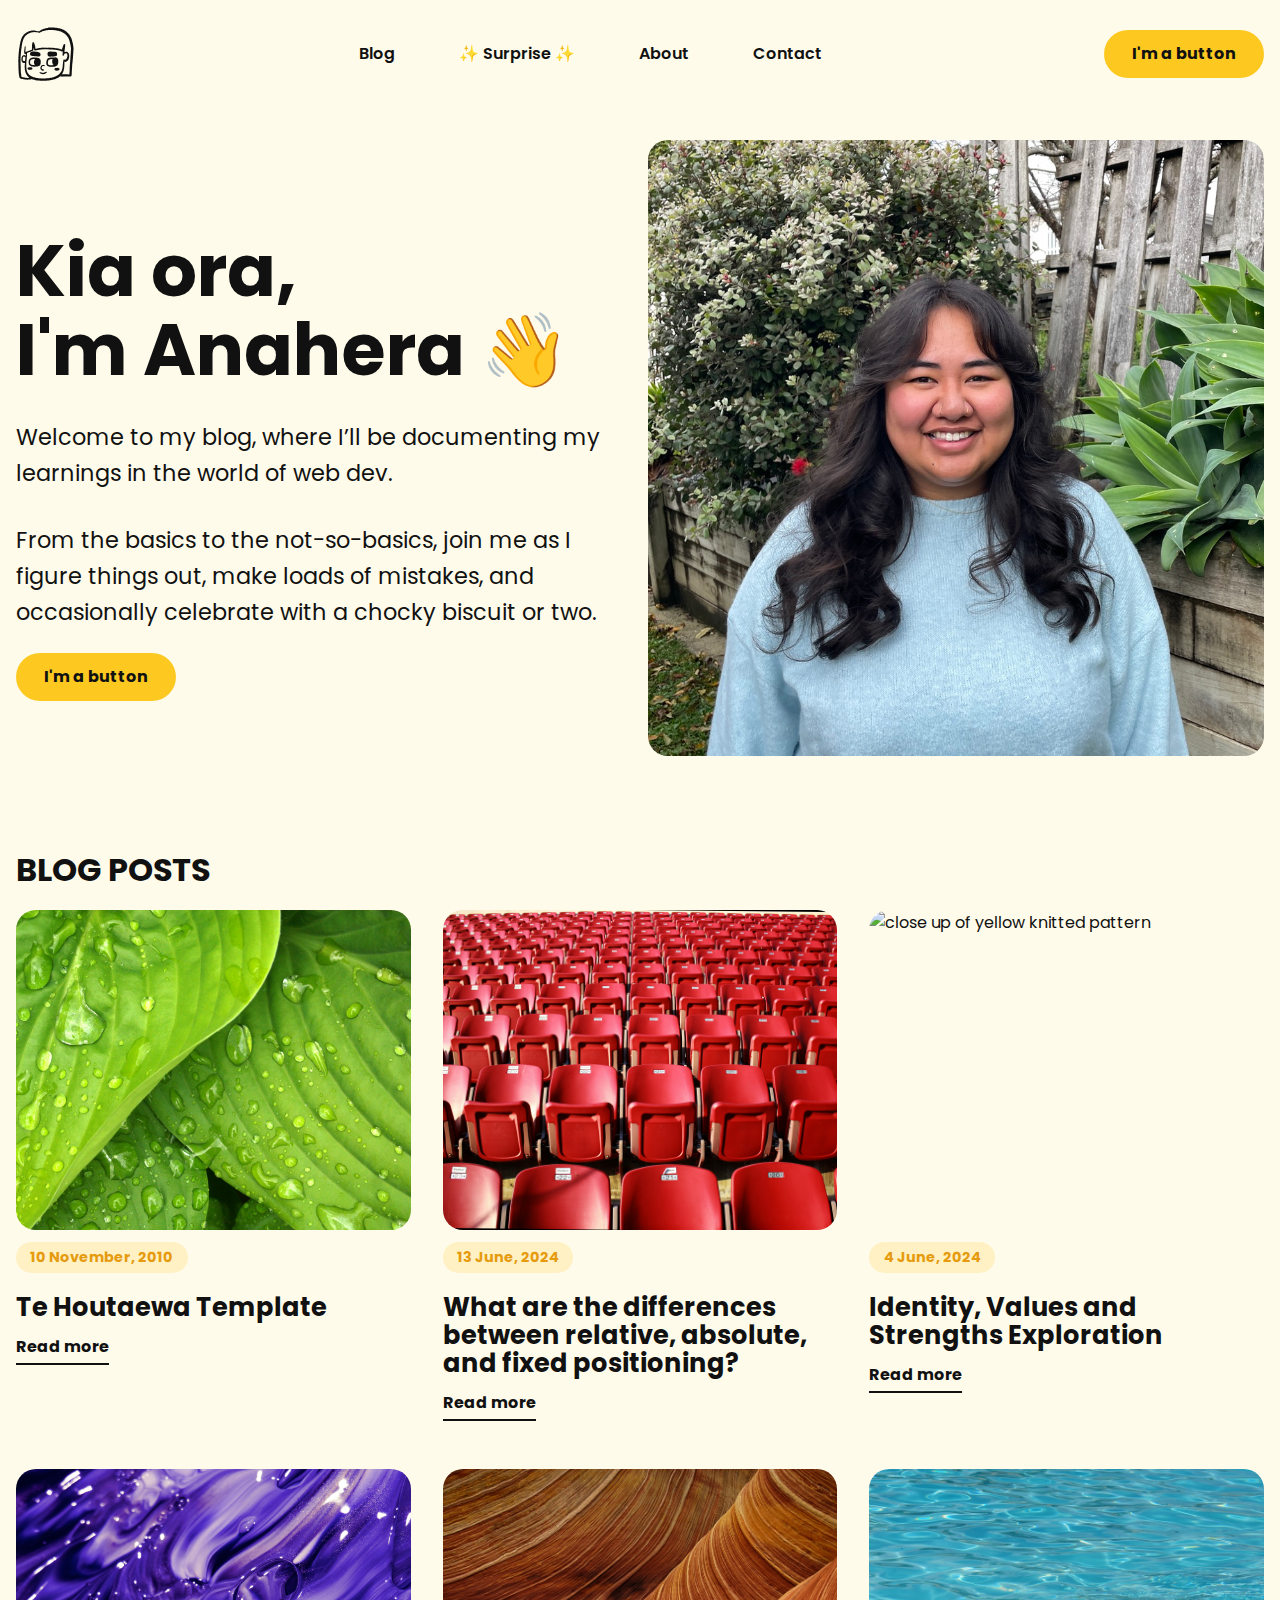
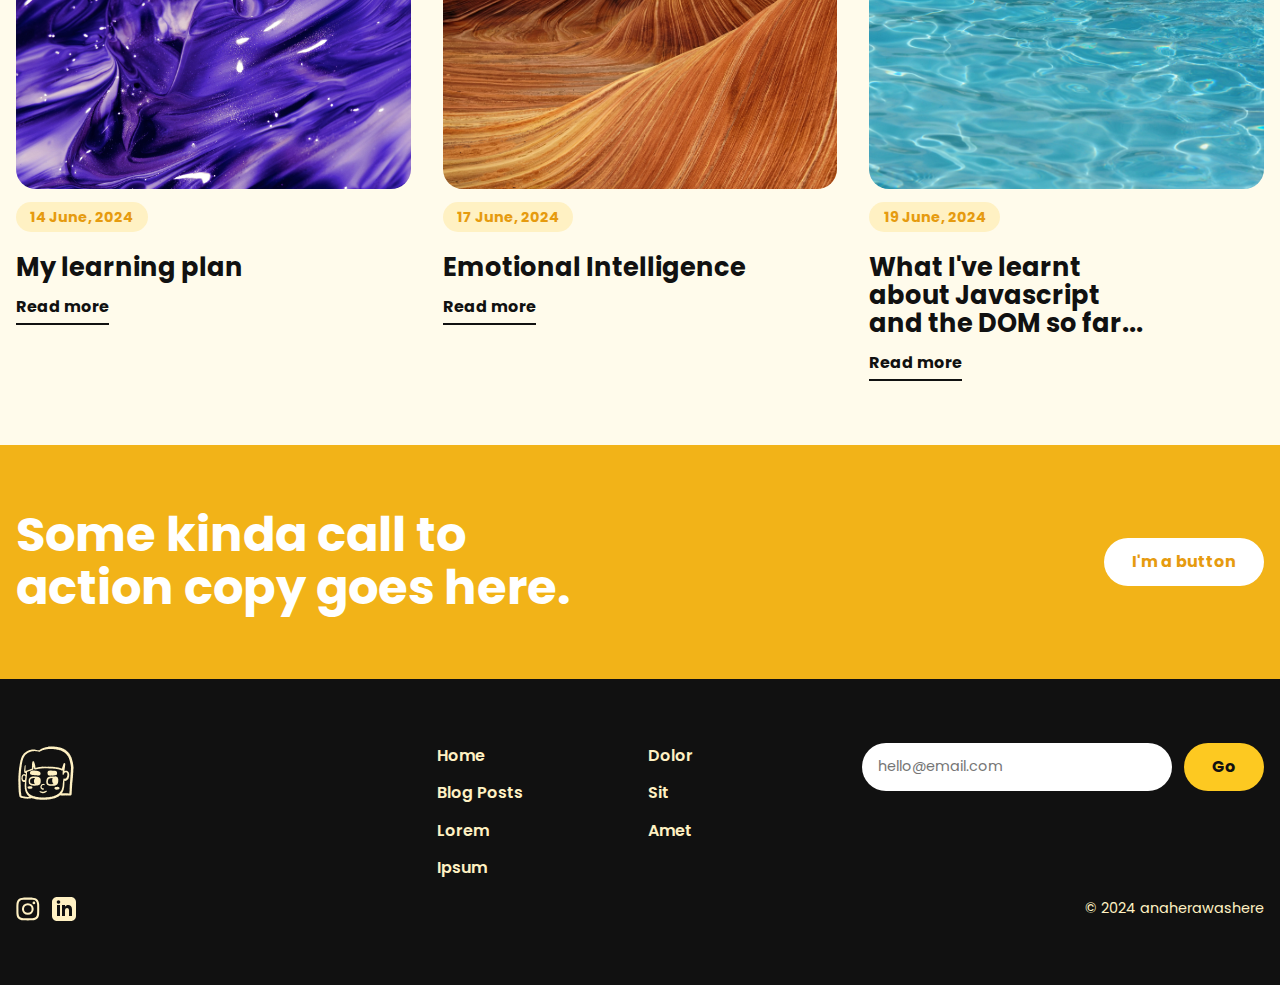
==== index.html @ b71e3b48 "Major update to styling using utility classes" ====
<!DOCTYPE html>
<html lang="en">
  <head>
    <meta charset="UTF-8" />
    <meta name="viewport" content="width=device-width, initial-scale=1.0" />
    <title>Anahera's blog</title>
    <link rel="stylesheet" href="./styles/main.css" type="text/css" />
    <link rel="preconnect" href="https://fonts.googleapis.com" />
    <link rel="preconnect" href="https://fonts.gstatic.com" crossorigin />
    <link
      href="https://fonts.googleapis.com/css2?family=Poppins:ital,wght@0,100;0,200;0,300;0,400;0,500;0,600;0,700;0,800;0,900;1,100;1,200;1,300;1,400;1,500;1,600;1,700;1,800;1,900&display=swap"
      rel="stylesheet" />
    <link rel="icon" type="image/x-icon" href="images/logo.png" />
  </head>

  <body>
    <header class="primary-header | bg-primarySuperLight">
      <div class="container" style="--maxwidth: 100%">
        <div class="flex ai--c jc--sb">
          <a aria-label="logo" href="/index.html">
            <svg class="header-logo" width="60px" height="60px">
              <use xlink:href="/images/logo.svg#logo"></use>
            </svg>
          </a>
          <button
            class="mobile-nav-toggle"
            aria-controls="primary-navigation"
            aria-expanded="false">
            <svg class="nav-icon icon-close" aria-hidden="true">
              <use xlink:href="/images/nav-icons.svg#icon-close"></use>
            </svg>
            <svg class="nav-icon icon-hamburger" aria-hidden="true">
              <use xlink:href="/images/nav-icons.svg#icon-hamburger"></use>
            </svg>
            <span class="visually-hidden">Menu</span>
          </button>
          <nav class="primary-navigation" id="primary-navigation">
            <ul aria-label="Primary" role="list" class="nav-list flex">
              <li><a href="/index.html#blog-posts">Blog</a></li>
              <li><a href="#">✨ Surprise ✨</a></li>
              <li><a href="#">About</a></li>
              <li><a href="#">Contact</a></li>
            </ul>
          </nav>
          <button class="button button--primary | mbl--hide">
            I'm a button
          </button>
        </div>
      </div>
    </header>

    <main>
      <section class="bg-primarySuperLight padding-block-600">
        <div class="container">
          <div class="even-columns | vertical-align-center row-reverse">
            <div class="flow">
              <h1
                class="add-flow | fs-primary-heading fw-bold"
                style="--flow-spacer: 0.5em">
                Kia ora, <br />I'm Anahera 👋
              </h1>
              <p class="fs-500">
                Welcome to my blog, where I’ll be documenting my learnings in
                the world of web dev.
              </p>
              <p class="fs-500">
                From the basics to the not-so-basics, join me as I figure things
                out, make loads of mistakes, and occasionally celebrate with a
                chocky biscuit or two.
              </p>
              <button class="button button--primary">I'm a button</button>
            </div>
            <div class="move-ontop">
              <img
                class="rounded"
                src="images/anahera.jpeg"
                alt="a pretty photo of Anahera smiling with greenery in the background" />
            </div>
          </div>
        </div>
      </section>

      <section class="bg-primarySuperLight padding-block-800">
        <div class="container" style="--maxwidth: 90rem">
          <div class="full-width">
            <div>
              <h3 id="blog-posts" class="fs-600 fw-bold ff-upper">
                Blog posts
              </h3>
            </div>
            <div class="add-flow">
              <ul class="cards" aria-label="Blog previews" role="list">
                <li class="card">
                  <a href="/blog/te-houtaewa-template.html">
                    <div class="flow" style="--flow-spacer: 0.8em">
                      <div class="card__image rounded">
                        <img
                          src="./images/pexels-hilaryh-green.jpg"
                          alt="sprint 1 image of green leaves with water droplets" />
                      </div>
                      <div class="blog-preview__title">
                        <h6 class="fs-300 text-primaryDarker fw-bold ff-pill">
                          10 November, 2010
                        </h6>
                        <h4 class="fs-550 fw-bold">Te Houtaewa Template</h4>
                        <div>
                          <a href="/blog/te-houtaewa-template.html">
                            <button class="button button--underlined">
                              Read more
                            </button>
                          </a>
                        </div>
                      </div>
                    </div>
                  </a>
                </li>

                <li class="card">
                  <a href="/blog/html-css.html">
                    <div class="flow" style="--flow-spacer: 0.8em">
                      <div class="card__image rounded">
                        <img
                          src="./images/pexels-digijohan-red.jpg"
                          alt="sprint 2 image of rows of red stadium seats" />
                      </div>
                      <div class="blog-preview__title">
                        <h6 class="fs-300 text-primaryDarker fw-bold ff-pill">
                          13 June, 2024
                        </h6>
                        <h4 class="fs-550 fw-bold">
                          What are the differences between relative, absolute,
                          and fixed positioning?
                        </h4>
                        <div>
                          <a href="/blog/html-css.html">
                            <button class="button button--underlined">
                              Read more
                            </button>
                          </a>
                        </div>
                      </div>
                    </div>
                  </a>
                </li>
                <li class="card">
                  <a href="/blog/identity-values.html">
                    <div class="flow" style="--flow-spacer: 0.8em">
                      <div class="card__image rounded">
                        <img
                          src="./images/pexels-enginakyurt-yellow.jpg"
                          alt="close up of yellow knitted pattern" />
                      </div>
                      <div class="blog-preview__title">
                        <h6 class="fs-300 text-primaryDarker fw-bold ff-pill">
                          4 June, 2024
                        </h6>
                        <h4 class="fs-550 fw-bold">
                          Identity, Values and Strengths Exploration
                        </h4>
                        <div>
                          <a href="/blog/identity-values.html">
                            <button class="button button--underlined">
                              Read more
                            </button>
                          </a>
                        </div>
                      </div>
                    </div></a
                  >
                </li>
                <li class="card">
                  <a href="/blog/learning-plan.html">
                    <div class="flow" style="--flow-spacer: 0.8em">
                      <div class="card__image rounded">
                        <img
                          src="./images/pexels-anniroenkae-purple.jpg"
                          alt="close up of thick paint in different shade of purple with glitter" />
                      </div>
                      <div class="blog-preview__title">
                        <h6 class="fs-300 text-primaryDarker fw-bold ff-pill">
                          14 June, 2024
                        </h6>
                        <h4 class="fs-550 fw-bold">My learning plan</h4>
                        <div>
                          <a href="/blog/learning-plan.html">
                            <button class="button button--underlined">
                              Read more
                            </button>
                          </a>
                        </div>
                      </div>
                    </div>
                  </a>
                </li>
                <li class="card">
                  <a href="/blog/emotional-intelligence.html"
                    ><div class="flow" style="--flow-spacer: 0.8em">
                      <div class="card__image rounded">
                        <img
                          src="/images/pexels-pixabay-orange.jpg"
                          alt="orange clay rocks forming swirls and hills" />
                      </div>
                      <div class="blog-preview__title">
                        <h6 class="fs-300 text-primaryDarker fw-bold ff-pill">
                          17 June, 2024
                        </h6>
                        <h4 class="fs-550 fw-bold">Emotional Intelligence</h4>
                        <div>
                          <a href="/blog/emotional-intelligence.html">
                            <button class="button button--underlined">
                              Read more
                            </button>
                          </a>
                        </div>
                      </div>
                    </div></a
                  >
                </li>

                <li class="card">
                  <a href="/blog/javascript-dom.html">
                    <div class="flow" style="--flow-spacer: 0.8em">
                      <div class="card__image rounded">
                        <img
                          src="./images/pexels-pixabay-lightblue.jpg"
                          alt="close up of clear blue pool water with light ripples" />
                      </div>
                      <div class="blog-preview__title">
                        <h6 class="fs-300 text-primaryDarker fw-bold ff-pill">
                          19 June, 2024
                        </h6>
                        <h4 class="fs-550 fw-bold">
                          What I've learnt about Javascript and the DOM so
                          far...
                        </h4>
                        <div>
                          <a href="/blog/javascript-dom.html">
                            <button class="button button--underlined">
                              Read more
                            </button>
                          </a>
                        </div>
                      </div>
                    </div>
                  </a>
                </li>
              </ul>
            </div>
          </div>
        </div>
      </section>

      <section class="cta | bg-primaryDark text-white padding-block-800">
        <div class="container">
          <div class="even-columns vertical-align-center">
            <div>
              <p class="fs-secondary-heading fw-bold left-mb-center">
                Some kinda call to action copy goes here.
              </p>
            </div>
            <div class="justify-self-end">
              <button class="button button--inverted">I'm a button</button>
            </div>
          </div>
        </div>
      </section>
    </main>

    <footer
      class="primary-footer | bg-black text-primaryLighter padding-block-800">
      <div class="container">
        <div class="even-columns">
          <div class="footer__logo">
            <a href="#">
              <svg class="footer-logo" width="60px" height="60px">
                <use xlink:href="/images/logo.svg#logo"></use>
              </svg>
            </a>
          </div>

          <div class="footer__socials">
            <ul class="social-list" role="list" aria-label="Social links">
              <li>
                <a aria-label="instagram" href="#"
                  ><svg class="social-icon">
                    <use
                      xlink:href="/images/social-icons.svg#icon-instagram"></use>
                  </svg>
                </a>
              </li>
              <li>
                <a aria-label="linkedin" href="#"
                  ><svg class="social-icon">
                    <use
                      xlink:href="/images/social-icons.svg#icon-linkedin"></use>
                  </svg>
                </a>
              </li>
            </ul>
          </div>

          <div class="footer__nav">
            <nav class="footer-nav">
              <ul
                class="flow"
                style="--flow-spacer: 0.75em"
                aria-label="Footer"
                role="list">
                <li><a href="#">Home</a></li>
                <li><a href="#">Blog Posts</a></li>
                <li><a href="#">Lorem</a></li>
                <li><a href="#">Ipsum</a></li>
                <li><a href="#">Dolor</a></li>
                <li><a href="#">Sit</a></li>
                <li><a href="#">Amet</a></li>
              </ul>
            </nav>
          </div>

          <div class="footer__form">
            <form action="">
              <input
                class="fs-300"
                id="email"
                type="email"
                name="email"
                placeholder="hello@email.com" />
              <button class="button button--primary">Go</button>
            </form>
          </div>

          <div class="footer__disclaimer">
            <p class="fs-300">© 2024 anaherawashere</p>
          </div>
        </div>
      </div>
    </footer>

    <script type="module" src="/main.js"></script>
  </body>
</html>
---- styles/main.css ----
:root {
  --color-black: #111;
  --color-white: #fff;
  --color-primarySuperDark: #e17e14;
  --color-primaryDarker: #e69b0f;
  --color-primaryDark: #f2b318;
  --color-primary: #fdc921;
  --color-primaryLight: #fedd71;
  --color-primaryLighter: #fff1c3;
  --color-primarySuperLight: #fffbeb;
  --color-grey: #666;
  --color-lightgrey: #f5f5f5;

  --icon-clr-header: var(--color-black);
  --icon-clr-footer: var(--color-primaryLighter);
  --icon-clr-primary: var(--color-primary);

  --ff-primary: 'Poppins', sans-serif;
  --ff-body: var(--ff-primary);
  --ff-heading: var(--ff-primary);

  --fw-regular: 400;
  --fw-bold: 700;
  --fw-semibold: 600;

  --fs-300: 0.8rem;
  --fs-400: 1rem;
  --fs-500: 1.4rem;
  --fs-550: 1.6rem;
  --fs-600: 1.8rem;
  --fs-700: 2.2rem;
  --fs-750: 2.5rem;
  --fs-800: 2.8rem;

  --fs-body: var(--fs-400);
  --fs-primary-heading: var(--fs-800);
  --fs-secondary-heading: var(--fs-700);
  --fs-nav: var(--fs-400);
  --fs-button: var(--fs-400);

  --size-200: 0.5rem;
  --size-300: 0.75rem;
  --size-400: 1rem;
  --size-500: 1.5rem;
  --size-600: 2rem;
  --size-700: 3rem;
  --size-800: 4rem;
  --size-900: 5rem;

  --ff-indent: 18px;

  --row-spacing: 2rem 0;

  --corners: 20px;
  --corners-sharp: 4px;
  --gutter: 72px;

  --shadow-images: rgba(50, 50, 93, 0.25) 0px 30px 60px -12px,
    rgba(0, 0, 0, 0.3) 0px 18px 36px -18px;
  --shadow: rgba(100, 100, 111, 0.2) 0px 7px 29px 0px;

  --flow-margin: 1.4em;
}

@media (min-width: 50em) {
  :root {
    --fs-300: 0.9rem;
    --fs-400: 1.1rem;
    --fs-600: 2rem;
    --fs-700: 3rem;
    --fs-750: 3.5rem;
    --fs-800: 4.5rem;

    --fs-body: ;
    --fs-nav: ;
    --fs-button: ;
  }
}

/* Box sizing rules */
*,
*::before,
*::after {
  box-sizing: border-box;
}

/* Prevent font size inflation */
html {
  -moz-text-size-adjust: none;
  -webkit-text-size-adjust: none;
  text-size-adjust: none;
}

/* Remove default margin in favour of better control in authored CSS */
* {
  margin: 0;
  padding: 0;
  font: inherit;
}

/* Remove list styles on ul, ol elements with a list role, which suggests default styling will be removed */
ul[role='list'],
ol[role='list'] {
  list-style: none;
}

/* Set core body defaults */
body {
  min-height: 100vh;
  line-height: 1.5;
}

html,
body {
  height: 100%;
  scroll-behavior: smooth;
  scroll-padding-top: 1rem;
}

/* Set shorter line heights on headings and interactive elements */
h1,
h2,
h3,
h4,
button,
input,
label {
  line-height: 1.1;
}

/* Balance text wrapping on headings */
h1,
h2,
h3,
h4 {
  text-wrap: balance;
}

/* A elements that don't have a class get default styles */
a:not([class]) {
  text-decoration-skip-ink: auto;
  color: currentColor;
}

/* Make images easier to work with */
img,
picture,
svg {
  max-width: 100%;
  display: block;
}

/* Make sure textareas without a rows attribute are not tiny */
textarea:not([rows]) {
  min-height: 10em;
}

/* Anything that has been anchored to should have extra scroll margin */
:target {
  scroll-margin-block: 5ex;
}

/* GENERAL STYLING */

body {
  font-size: var(--ff-body);
  font-family: var(--ff-primary);
  color: var(--color-black);

  /* margin: 0 15px; */
  padding-bottom: 2em;
  line-height: 1.6;
}

main {
  background: var(--color-primarySuperLight);
}

/* FLEXBOX */

.flex {
  display: flex;
}

.ai--c {
  align-items: center;
}

.jc--sb {
  justify-content: space-between;
}

/* BUTTONS */

.button {
  cursor: pointer;
  text-decoration: none;
  border-radius: 100vmax;
  padding: 1em 1.75em;
  font-size: var(--fs-button);
  font-weight: var(--fw-bold);
  line-height: 1;
  transition-timing-function: ease-in-out;
  transition: 0.2s;
}

.button--primary {
  background-color: var(--color-primary);
  color: var(--color-black);
  border: 0;
}

.button--primary:hover,
.button--primary:focus-visible {
  background-color: var(--color-primaryDark);
}

.button--inverted {
  color: var(--color-primaryDarker);
  background-color: var(--color-white);
  border: 0;
}

.button--inverted:hover,
.button--inverted:focus-visible {
  color: var(--color-black);
}

.button--underlined {
  border-radius: 0;
  padding: 0;
  padding-bottom: 0.5em;
  border: 0;
  border-bottom: 2px solid var(--color-black);
  background: none;
  color: var(--color-black);
}

.button--underlined:hover,
.button--underlined:focus {
  border-color: var(--color-primaryDarker);
  color: var(--color-primaryDarker);
}

/* NAVIGATION */

.primary-header {
  padding: var(--size-500) 0;
}

.mobile-nav-toggle {
  display: none;
}

.nav-list {
  font-size: var(--fs-nav);
  font-weight: var(--fw-semibold);
  gap: clamp(var(--size-500), 5vw, var(--size-800));
}

.nav-list a {
  text-decoration: none;
}

.nav-list a:hover,
.nav-list a:focus {
  color: var(--color-primaryDark);
}

@media (max-width: 50em) {
  .primary-navigation {
    display: none;

    position: fixed;
    padding: var(--size-600);
    inset: 7rem var(--size-400) auto;
    max-width: 25rem;
    margin: 0 auto;
    background: #fff;
    border-radius: var(--corners-sharp);
    box-shadow: var(--shadow);
  }

  .primary-header[data-overlay]::before {
    content: '';
    position: fixed;
    inset: 0;
    background-image: linear-gradient(rgb(0 0 0 / 0), rgb(0 0 0 / 0.8));
  }

  .nav-list {
    display: grid;
    gap: var(--size-500);
    text-align: center;
    font-weight: var(--fw-bold);
  }

  .primary-navigation[data-visible] {
    display: block;
  }

  .mobile-nav-toggle {
    display: block;
    position: fixed;
    top: var(--size-600);
    right: var(--size-500);
    cursor: pointer;
    background: transparent;
    border: 0;
    padding: 0.5em;
    background-color: var(--color-primaryLighter);
    border-radius: var(--corners-sharp);
  }

  .mobile-nav-toggle .icon-close {
    display: none;
  }
}

.image__logo {
  width: 4rem;
}

/* HEADER SPRITES */
/* .header-icon {
  
  aspect-ratio: 1;
  fill: var(--icon-clr-header);
}

.primary-header a:where(:hover, :focus) .header-icon {
  fill: var(--icon-clr-primary);
} */

.header-logo {
  width: 60px;
  aspect-ratio: 1;
  fill: var(--icon-clr-header);
}

.footer-logo {
  width: 60px;
  aspect-ratio: 1;
  fill: var(--icon-clr-footer);
}

.nav-icon {
  width: 30px;
  aspect-ratio: 1;
  fill: var(--icon-clr-header);
}

a.logo:where(:hover, :focus) > .logo-icon {
  fill: var(--icon-clr-primary);
}

/* FOOTER */
.footer__form {
  grid-row: 2;
}

.footer__socials {
  grid-row: 4;
}

@media (max-width: 49em) {
  .primary-footer .even-columns > * {
    justify-self: center;
  }
  .primary-footer .even-columns {
    gap: 2.5em;
  }
}

@media (min-width: 50em) {
  .footer__logo {
    grid-column: 1;
    grid-row: 1;
    justify-self: start;
  }

  .footer__socials {
    grid-column: 1;
    grid-row: 2;
  }

  .footer__nav {
    grid-column: 2;
    grid-row: 1;
  }

  .footer__form {
    grid-column: 3;
    grid-row: 1;
    justify-self: end;
  }

  .footer__disclaimer {
    grid-column: 3;
    grid-row: 2;
    justify-self: end;
  }
}

.primary-footer form {
  display: flex;
  gap: var(--size-300);
}

.primary-footer input {
  border-radius: 100vw;
  border: 0;
  padding: var(--size-300) var(--size-400);
}

/* FOOTER NAVIGATION */

.footer-nav {
  columns: 2;
  column-gap: clamp();
}

.footer-nav a {
  text-decoration: none;
  font-weight: var(--fw-semibold);
}

.footer-nav a:where(:hover, :focus) {
  color: var(--color-primary);
}

/* SOCIAL LIST */

.social-list {
  display: flex;
  gap: var(--size-600);
}

.social-icon {
  width: var(--size-600);
  aspect-ratio: 1;
  fill: var(--icon-clr-footer);
}

.social-list a:where(:hover, :focus) .social-icon {
  fill: var(--icon-clr-primary);
}

@media (min-width: 50em) {
  .social-list {
    display: flex;
    gap: var(--size-300);
  }

  .social-icon {
    width: var(--size-500);
  }
}

/* UTILITIES */

.visually-hidden {
  position: absolute;
  width: 1px;
  height: 1px;
  padding: 0;
  margin: -1px;
  overflow: hidden;
  clip: rect(0, 0, 0, 0);
  white-space: nowrap; /* added line */
  border: 0;
}

.container {
  --maxwidth: 80rem;
  --padding: 1rem;

  width: min(var(--maxwidth), 100% - (var(--padding) * 2));
  margin-inline: auto;
}

.even-columns {
  display: grid;
  gap: 1rem;
}

@media (min-width: 50em) {
  .even-columns {
    grid-auto-flow: column;
    grid-auto-columns: 1fr;
  }
}

.left-mb-center {
  text-align: center;
}

@media (min-width: 50em) {
  .left-mb-center {
    text-align: left;
  }
}

.vertical-align-center {
  align-items: center;
}

.justify-self-end {
  justify-self: center;
}

@media (min-width: 50em) {
  .justify-self-end {
    justify-self: end;
  }
}

:where(.flow :not(:first-child)) {
  margin-top: var(--flow-spacer, var(--flow-margin));
}

.mbl--hide {
  display: none;
}

@media (min-width: 50em) {
  .mbl--hide {
    display: block;
  }
}

.text-black {
  color: var(--color-black);
}
.text-white {
  color: var(--color-white);
}
.text-primarySuperDark {
  color: var(--color-primarySuperDark);
}
.text-primaryDarker {
  color: var(--color-primaryDarker);
}
.text-primaryDark {
  color: var(--color-primaryDark);
}
.text-primary {
  color: var(--color-primary);
}
.text-primaryLight {
  color: var(--color-primaryLight);
}
.text-primaryLighter {
  color: var(--color-primaryLighter);
}
.text-primarySuperLight {
  color: var(--color-primarySuperLight);
}

.text-grey-400 {
  color: var(--color-grey);
}
.text-grey-100 {
  color: var(--color-lightgrey);
}

.bg-black {
  background-color: var(--color-black);
}
.bg-primarySuperDark {
  background-color: var(--color-primarySuperDark);
}
.bg-primaryDarker {
  background-color: var(--color-primaryDarker);
}
.bg-primaryDark {
  background-color: var(--color-primaryDark);
}
.bg-primary {
  background-color: var(--color-primary);
}
.bg-primaryLight {
  background-color: var(--color-primaryLight);
}
.bg-primaryLighter {
  background-color: var(--color-primaryLighter);
}
.bg-primarySuperLight {
  background-color: var(--color-primarySuperLight);
}
.bg-secondary {
  background-color: var(--color-grey);
}
.bg-secondaryLighter {
  background-color: var(--color-lightgrey);
}

.fw-bold {
  font-weight: var(--fw-bold);
}
.fw-semibold {
  font-weight: var(--fw-semibold);
}
.fw-regular {
  font-weight: var(--fw-regular);
}

.fs-primary-heading {
  font-size: var(--fs-primary-heading);
  line-height: 1.1;
}

.fs-secondary-heading {
  font-size: var(--fs-secondary-heading);
  line-height: 1.1;
}

.fs-300 {
  font-size: var(--fs-300);
}
.fs-400 {
  font-size: var(--fs-400);
}
.fs-500 {
  font-size: var(--fs-500);
}
.fs-550 {
  font-size: var(--fs-550);
}
.fs-600 {
  font-size: var(--fs-600);
}
.fs-700 {
  font-size: var(--fs-700);
}
.fs-750 {
  font-size: var(--fs-750);
}
.fs-800 {
  font-size: var(--fs-800);
}

strong {
  font-weight: var(--fw-semibold);
}

.ff-decor:before {
  content: '> ';
}
.ff-upper {
  text-transform: uppercase;
}

.ff-pill {
  display: inline-block;
  padding: 0.25em 1em;
  background-color: var(--color-primaryLighter);
  border-radius: 100vmax;
}

.row-small {
  max-width: 90em;
}

@media (min-width: 50em) {
  .row-small {
    max-width: 60em;
    margin-inline: auto;
  }
}

.padding-block-600 {
  padding-block: var(--size-600);
}
.padding-block-800 {
  padding-block: var(--size-800);
}
.add-flow {
  margin-top: var(--flow-spacer, var(--flow-margin));
}

.sticky {
  position: sticky;
  top: 20px;
}

@media (max-width: 50em) {
  .move-ontop {
    order: -1;
  }
}

.rounded {
  border-radius: var(--corners);
}
.sharp {
  border-radius: var(--corners-sharp);
}

/* CARDS */

.cards {
  display: grid;
  grid-template-columns: repeat(auto-fit, minmax(22rem, 1fr));
  gap: 3rem 2rem;
  list-style-type: none;
}

.card a {
  text-decoration: none;
}

.card__image {
  width: 100%;
  height: 20rem;
  overflow: hidden;
}

.card__image img {
  width: 100%;
  height: 100%;
  object-fit: cover;
  transition: all 0.8s ease;
}

.card__image:hover img {
  transform: scale(1.02);
}

/* BLOG */

.blog__content {
  display: grid;
  gap: 6rem;
}

@media (min-width: 50em) {
  .blog__content {
    grid-template-columns: 3fr 1fr;
  }
}

:where(.blog-body :not(:first-child)) {
  margin-top: var(--flow-spacer, var(--size-400));
}

.blog-body :where(ul, ol) {
  padding-left: var(--size-400);
  list-style-position: inside;
}

:where(.blog-body > .fs-600:not(:first-of-type)) {
  margin-top: var(--size-900);
}

.left-border-line {
  padding: var(--size-200) var(--size-500);
  border-left: 4px solid var(--color-primary);
}

.blog__nav :not(:first-child) {
  margin-top: var(--size-400);
}

.blog__nav * {
  list-style-type: none;
  color: var(--color-black);
  text-decoration: none;
  transition: all 0.4s ease;
}

.blog-nav-link:where(:hover, :focus, :active) {
  color: var(--color-primaryDark);
  font-weight: var(--fw-bold);
}

.blog__image {
  box-shadow: var(--shadow-images);
  max-height: calc(var(--size-900) * 5);
  overflow: hidden;
  border-radius: var(--corners);
}

.blog__image img {
  object-fit: cover;
}

.code-snippet {
  width: 100%;
  height: auto;
  object-fit: cover;
  border-radius: var(--corners);
  margin: 1em 0;
}

.blog__example {
  background-color: var(--color-primaryLighter);
  padding: 20px;
  border-radius: var(--corners);
  margin: 20px 0;
}

/* SPRINT 2 HTML-CSS POSITION PAGE */

.eg-ancestor {
  text-align: center;
  width: 100%;
  height: 12em;
  background-color: rgba(255, 183, 3, 0.2);
  border: 3px solid rgb(255, 183, 3);
  color: rgb(255, 183, 3);
  border-radius: var(--corners-sharp);
  position: relative;
}

.eg-relative {
  margin: 0;
  border: 3px solid rgba(33, 158, 188);
  background-color: rgba(33, 158, 188, 0.3);
  color: rgba(33, 158, 188);
  border-radius: var(--corners-sharp);
  position: relative;
  width: 9rem;
  height: 8rem;
  top: 0;
  left: 0;
}

.eg-absolute {
  margin: 0;
  border: 3px solid rgba(255, 0, 110);
  background-color: rgba(255, 0, 110, 0.25);
  color: rgba(255, 0, 110);
  border-radius: var(--corners-sharp);
  position: absolute;
  width: 9rem;
  height: 8rem;
  top: 0;
  right: 0;
}

.eg-fixed {
  margin: 0;
  border: 3px solid rgba(106, 153, 78);
  background-color: rgba(106, 153, 78, 0.25);
  color: rgba(106, 153, 78);
  border-radius: var(--corners-sharp);
  position: fixed;
  width: 9rem;
  height: 8rem;
  bottom: 0;
  right: 0;
}
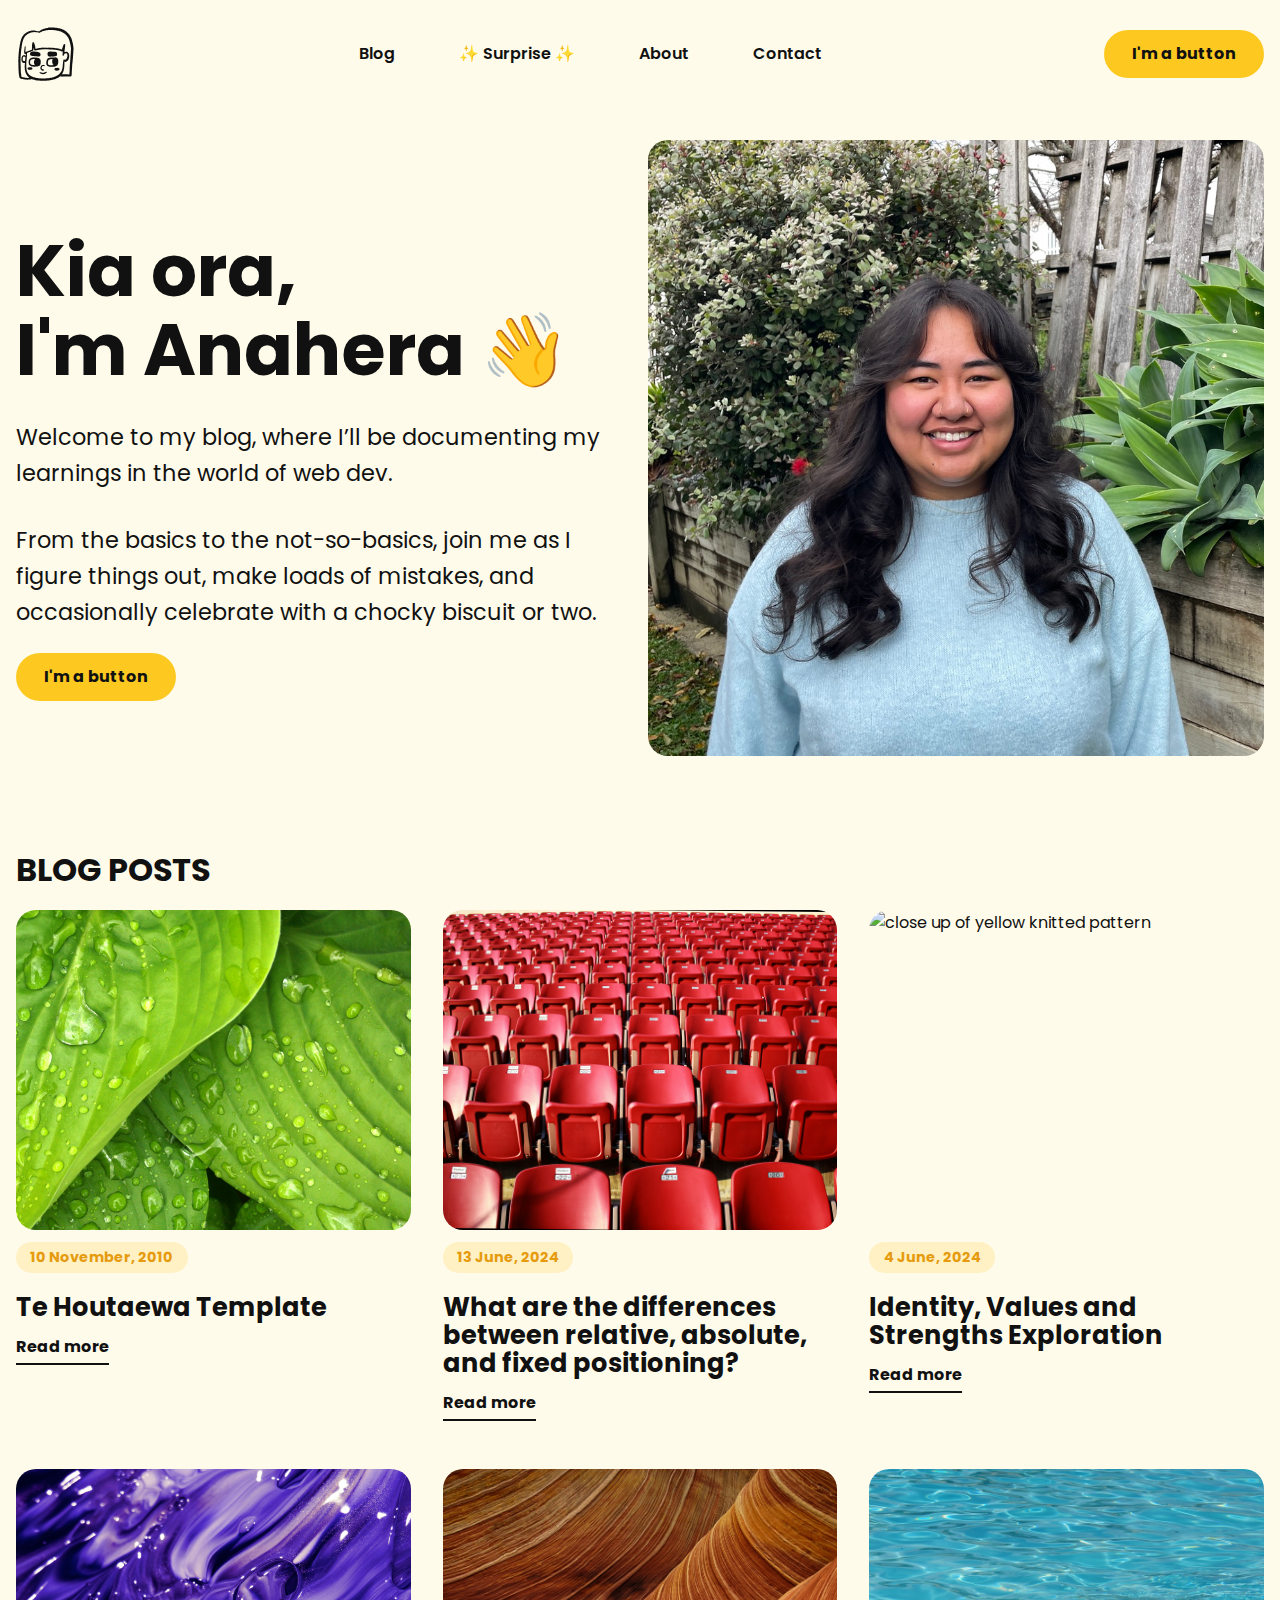
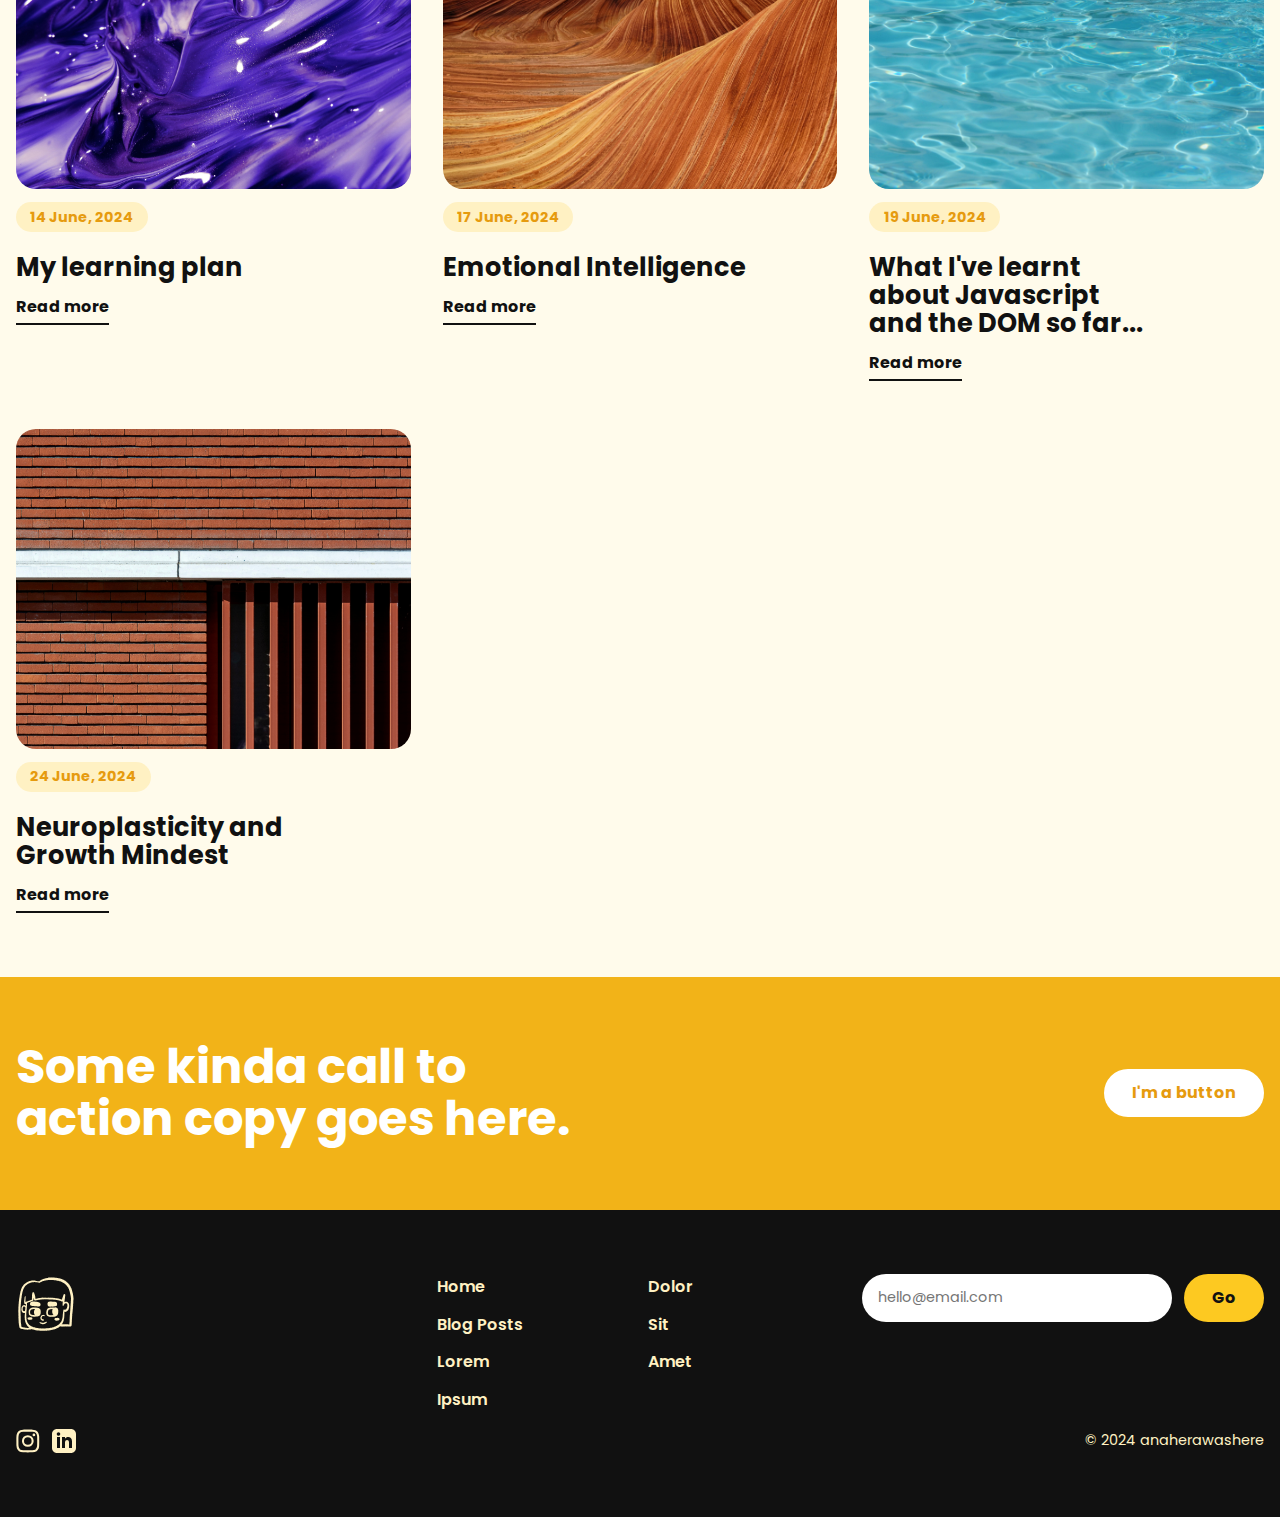
==== commit bbe42545: "Add neuroplasticity blog card to the homepage" ====
--- a/index.html
+++ b/index.html
@@ -244,6 +244,34 @@
                     </div>
                   </a>
                 </li>
+
+                <li class="card">
+                  <a href="/blog/neuroplasticity.html">
+                    <div class="flow" style="--flow-spacer: 0.8em">
+                      <div class="card__image rounded">
+                        <img
+                          src="./images/pexels-jan-van-der-wolf-brick.jpg"
+                          alt="close up of clear blue pool water with light ripples" />
+                      </div>
+                      <div class="blog-preview__title">
+                        <h6 class="fs-300 text-primaryDarker fw-bold ff-pill">
+                          24 June, 2024
+                        </h6>
+                        <h4 class="fs-550 fw-bold">
+                          Neuroplasticity and Growth Mindest
+                        </h4>
+                        <div>
+                          <a href="/blog/neuroplasticity.html">
+                            <button class="button button--underlined">
+                              Read more
+                            </button>
+                          </a>
+                        </div>
+                      </div>
+                    </div>
+                  </a>
+                </li>
+
               </ul>
             </div>
           </div>
--- a/styles/main.css
+++ b/styles/main.css
@@ -675,6 +675,13 @@
 .padding-block-800 {
   padding-block: var(--size-800);
 }
+
+@media (max-width: 50em) {
+  .padding-block-800 {
+    padding-block: var(--size-600);
+  }
+}
+
 .add-flow {
   margin-top: var(--flow-spacer, var(--flow-margin));
 }
@@ -731,12 +738,19 @@
 
 .blog__content {
   display: grid;
-  gap: 6rem;
+  gap: 3rem;
 }
 
 @media (min-width: 50em) {
   .blog__content {
     grid-template-columns: 3fr 1fr;
+    gap: 6rem;
+  }
+
+  .blog-body > h4 {
+    /* text-wrap: wrap; */
+    margin-top: var(--size-700);
+    line-height: 1.5;
   }
 }
 
@@ -746,11 +760,22 @@
 
 .blog-body :where(ul, ol) {
   padding-left: var(--size-400);
-  list-style-position: inside;
+  list-style-position: outside;
+}
+
+.blog-body li {
+  padding-left: var(--size-200);
 }
 
 :where(.blog-body > .fs-600:not(:first-of-type)) {
   margin-top: var(--size-900);
+}
+
+@media (max-width: 50em) {
+  :where(.blog-body > .fs-600:not(:first-of-type)) {
+    margin-top: var(--size-700);
+  }
+
 }
 
 .left-border-line {
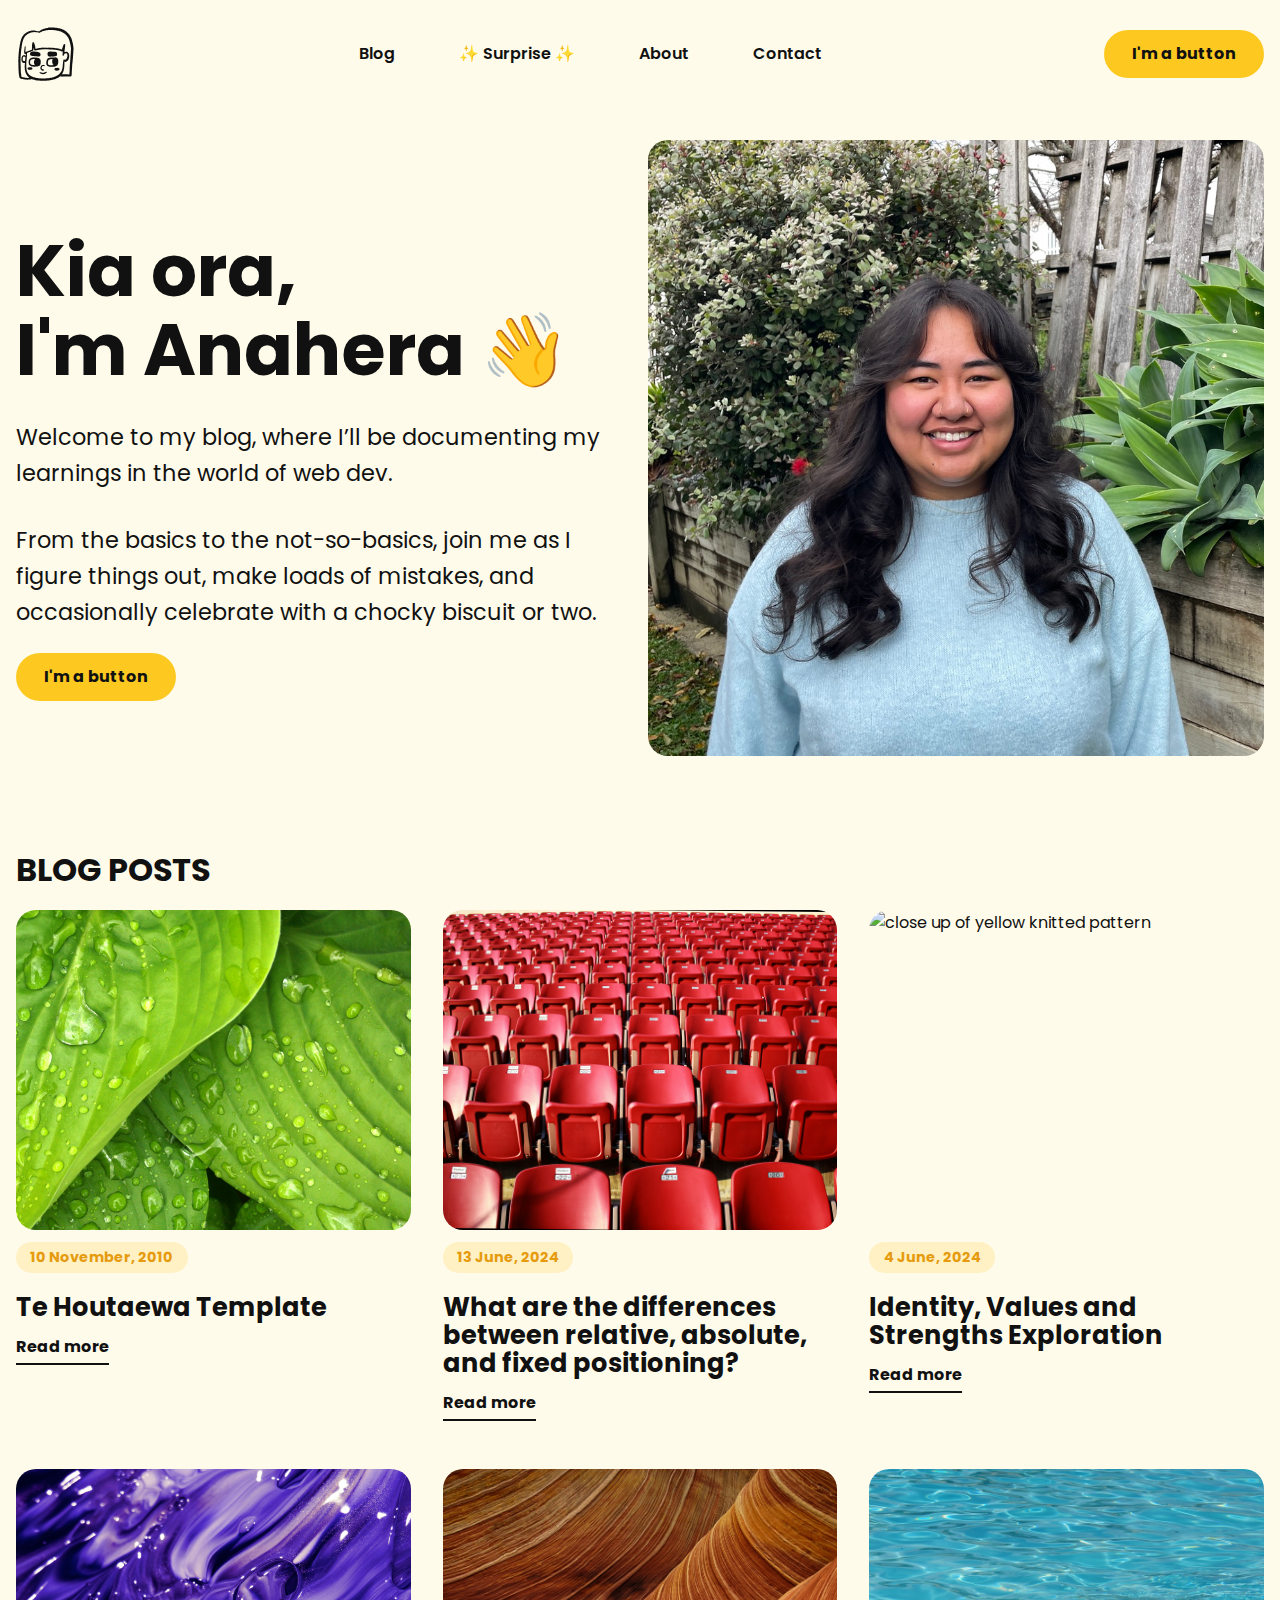
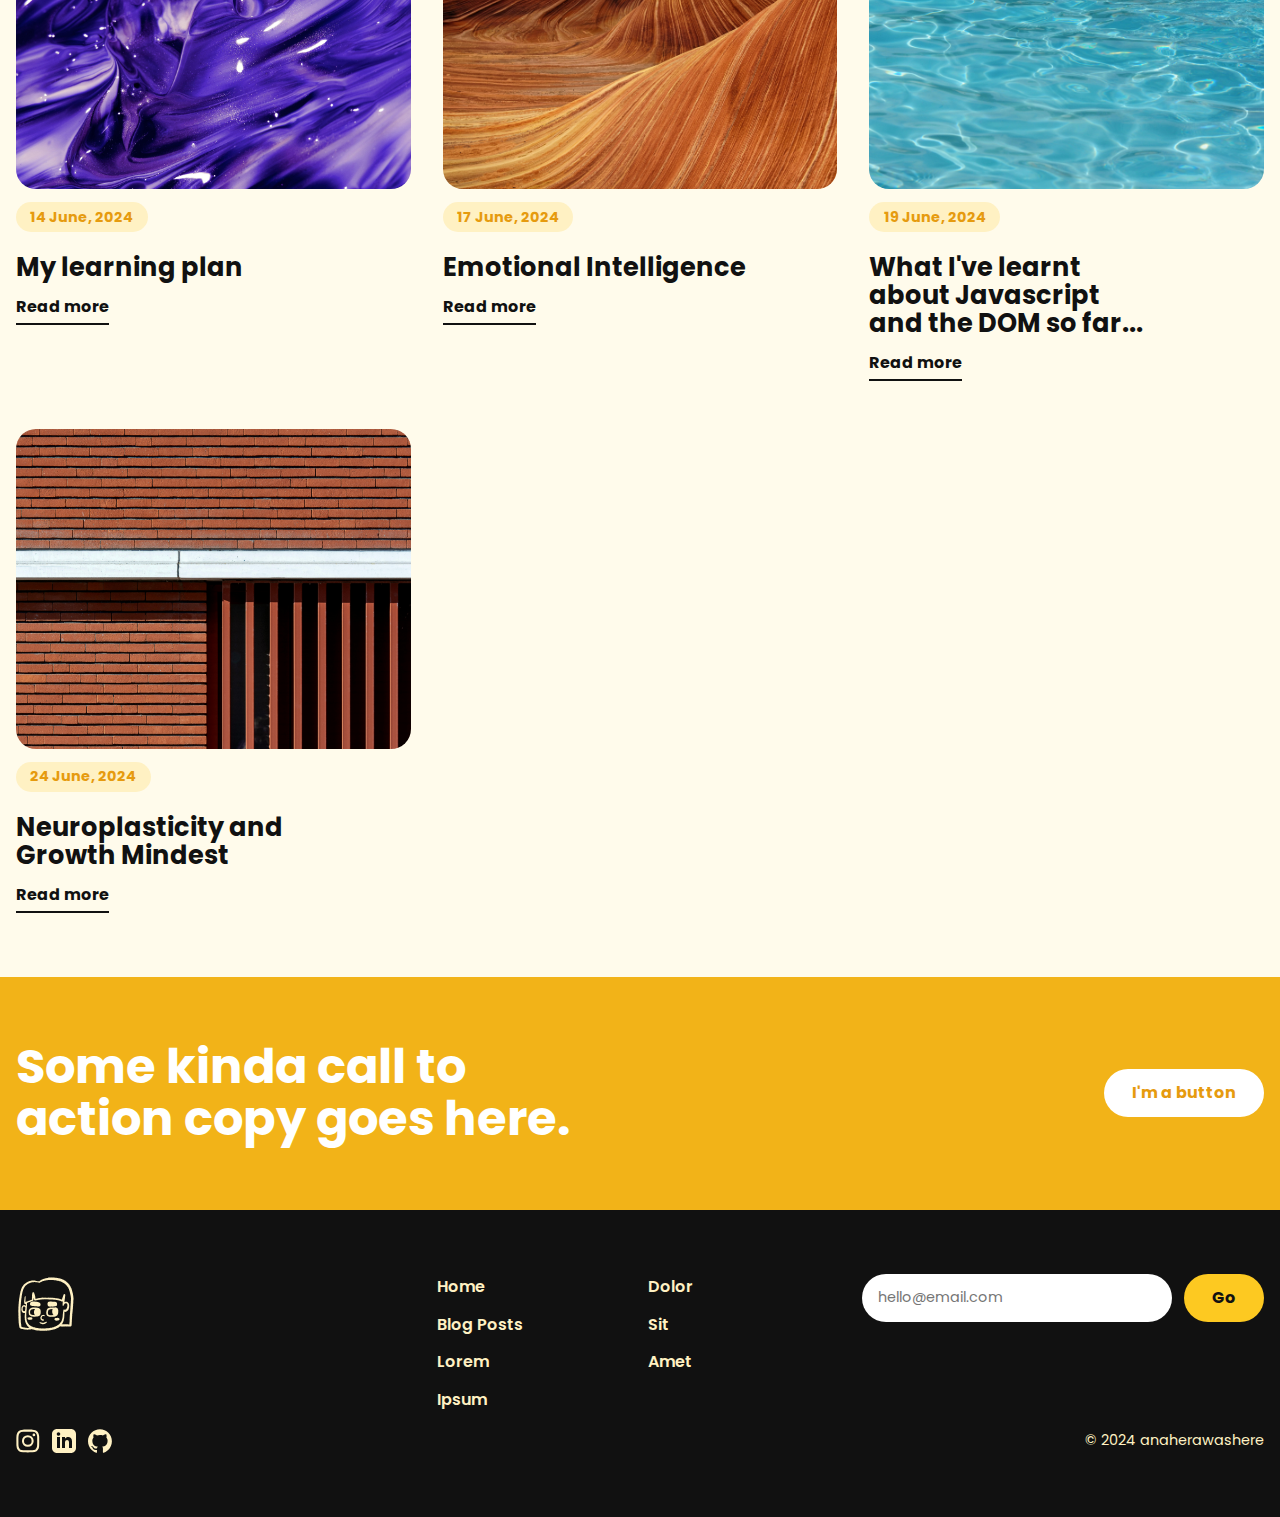
==== commit e034942b: "Add github social link to footer" ====
--- a/index.html
+++ b/index.html
@@ -309,7 +309,7 @@
           <div class="footer__socials">
             <ul class="social-list" role="list" aria-label="Social links">
               <li>
-                <a aria-label="instagram" href="#"
+                <a aria-label="instagram" target="_blank" href="https://www.instagram.com/heyanahera/?hl=en"
                   ><svg class="social-icon">
                     <use
                       xlink:href="/images/social-icons.svg#icon-instagram"></use>
@@ -317,10 +317,18 @@
                 </a>
               </li>
               <li>
-                <a aria-label="linkedin" href="#"
+                <a aria-label="linkedin" target="_blank" href="https://www.linkedin.com/in/afoleypaama/"
                   ><svg class="social-icon">
                     <use
                       xlink:href="/images/social-icons.svg#icon-linkedin"></use>
+                  </svg>
+                </a>
+              </li>
+              <li>
+                <a aria-label="github" target="_blank" href="https://github.com/anaherawashere"
+                  ><svg class="social-icon">
+                    <use
+                      xlink:href="/images/social-icons.svg#icon-github"></use>
                   </svg>
                 </a>
               </li>
--- a/styles/main.css
+++ b/styles/main.css
@@ -748,9 +748,15 @@
   }
 
   .blog-body > h4 {
-    /* text-wrap: wrap; */
+    line-height: 1.5;
+  }
+
+  .blog-body > h3 ~ h4 {
     margin-top: var(--size-700);
-    line-height: 1.5;
+  }
+
+  .blog-body > h3 + h4 {
+    margin-top: var(--size-400);
   }
 }
 
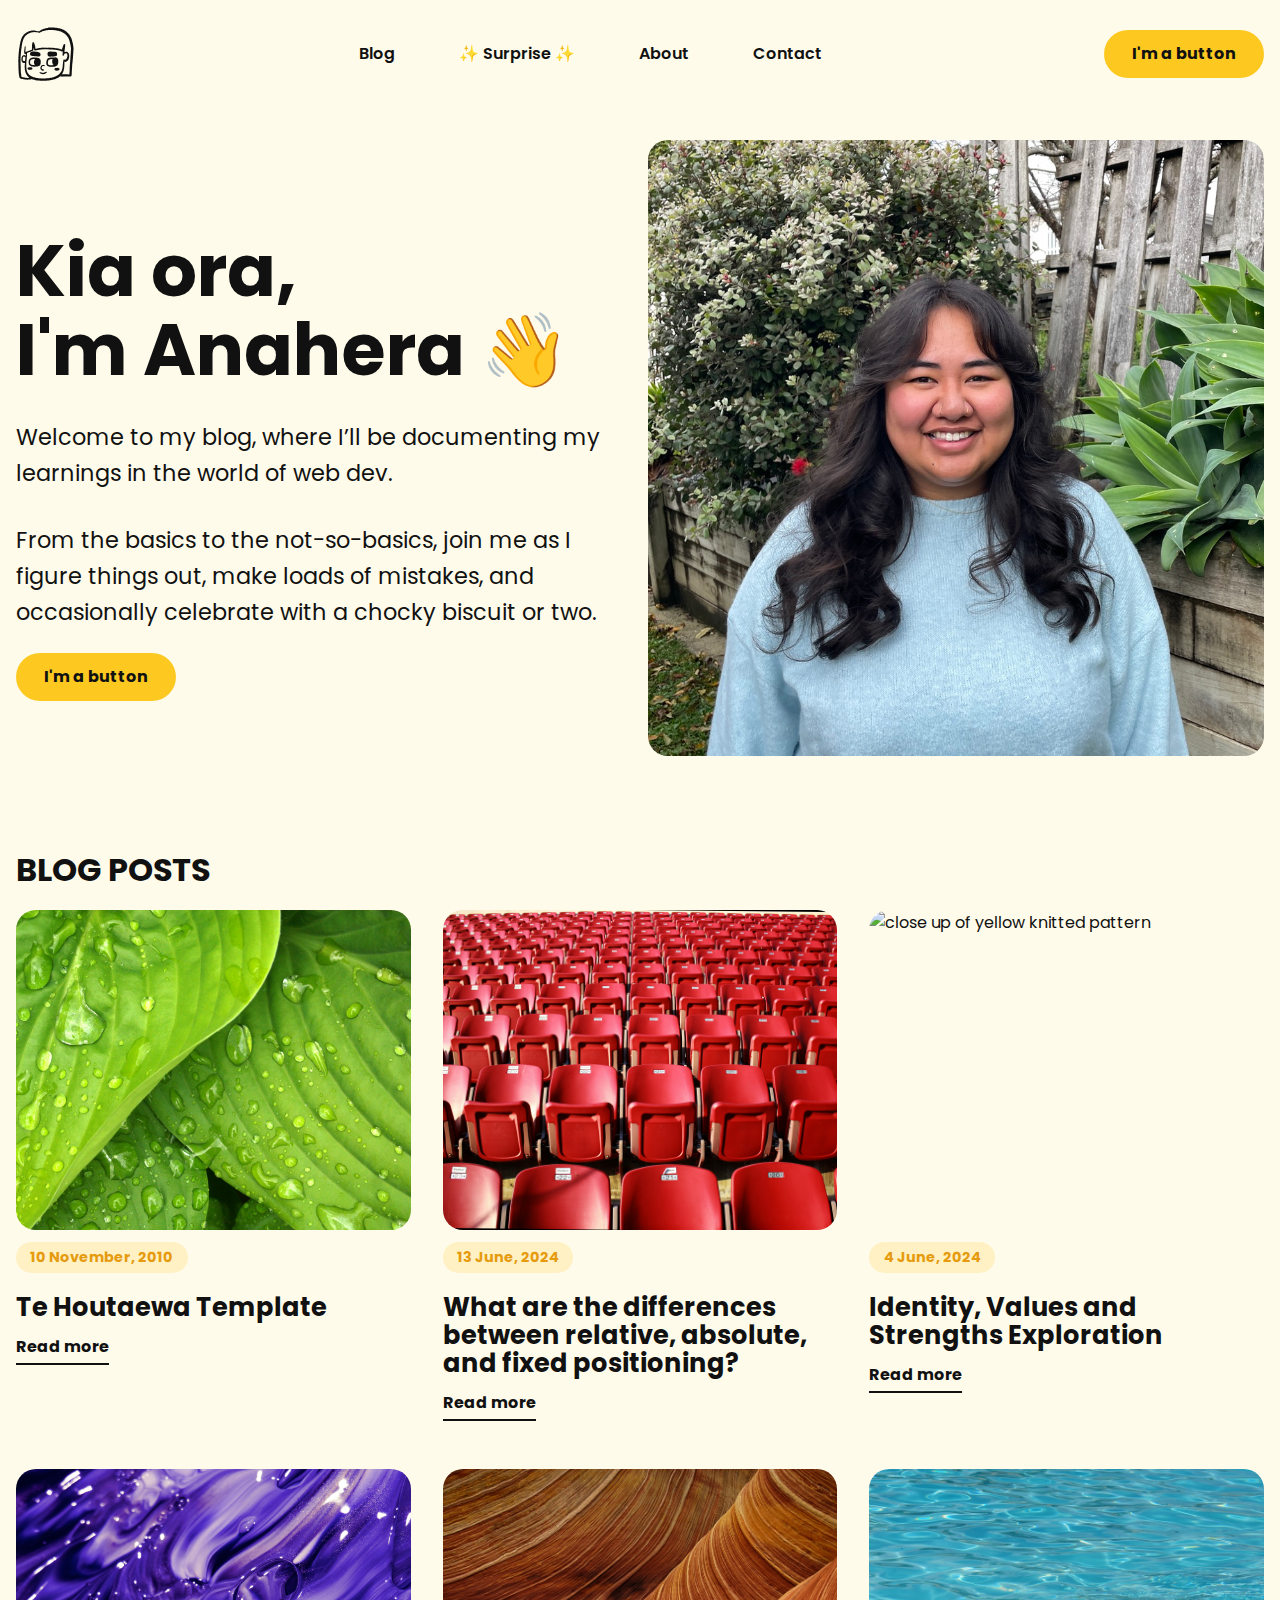
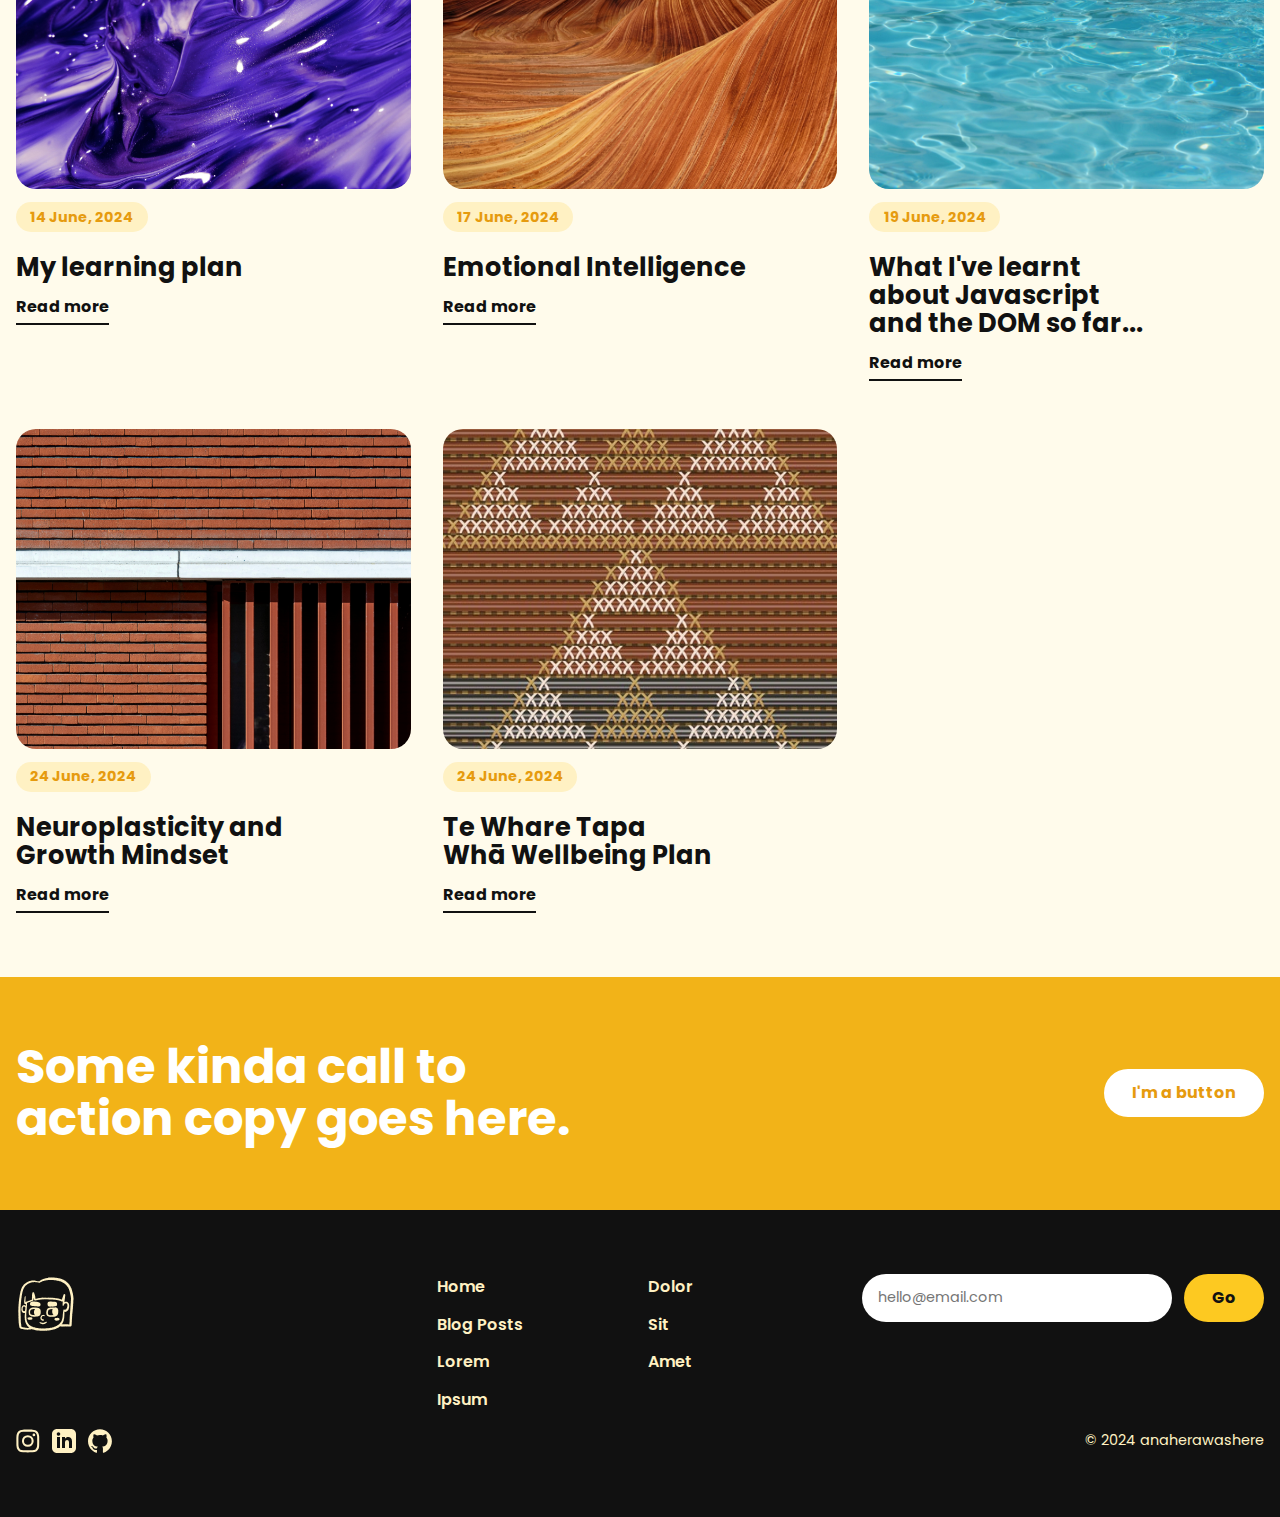
==== commit fc052d41: "Add te whare tapa wha card to homepage" ====
--- a/index.html
+++ b/index.html
@@ -258,10 +258,37 @@
                           24 June, 2024
                         </h6>
                         <h4 class="fs-550 fw-bold">
-                          Neuroplasticity and Growth Mindest
+                          Neuroplasticity and Growth Mindset
                         </h4>
                         <div>
                           <a href="/blog/neuroplasticity.html">
+                            <button class="button button--underlined">
+                              Read more
+                            </button>
+                          </a>
+                        </div>
+                      </div>
+                    </div>
+                  </a>
+                </li>
+
+                <li class="card">
+                  <a href="/blog/te-whare-tapa-wha.html">
+                    <div class="flow" style="--flow-spacer: 0.8em">
+                      <div class="card__image rounded">
+                        <img
+                          src="/images/tukutuku-panel-teara.jpg"
+                          alt="close up of a niho taniwha tukutuku pattern" />
+                      </div>
+                      <div class="blog-preview__title">
+                        <h6 class="fs-300 text-primaryDarker fw-bold ff-pill">
+                          24 June, 2024
+                        </h6>
+                        <h4 class="fs-550 fw-bold">
+                          Te Whare Tapa Whā Wellbeing Plan
+                        </h4>
+                        <div>
+                          <a href="/blog/te-whare-tapa-wha.html">
                             <button class="button button--underlined">
                               Read more
                             </button>
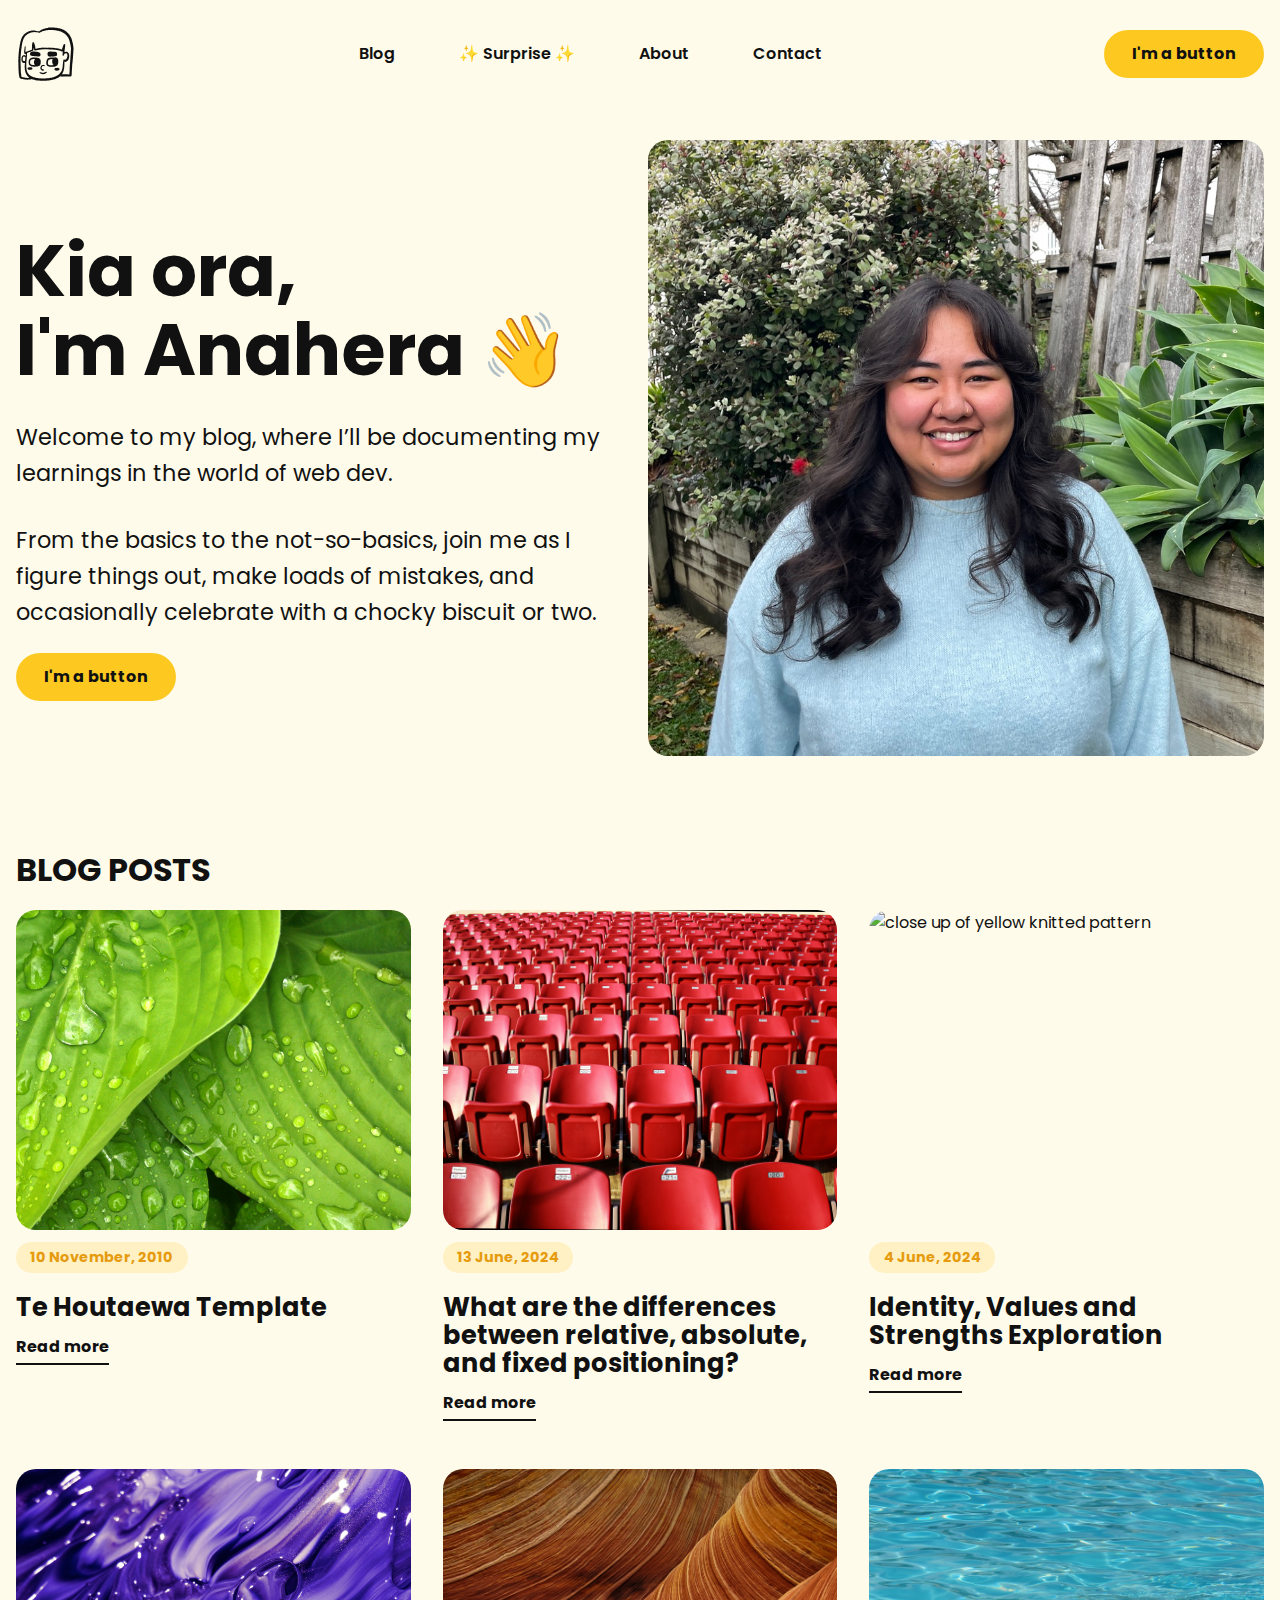
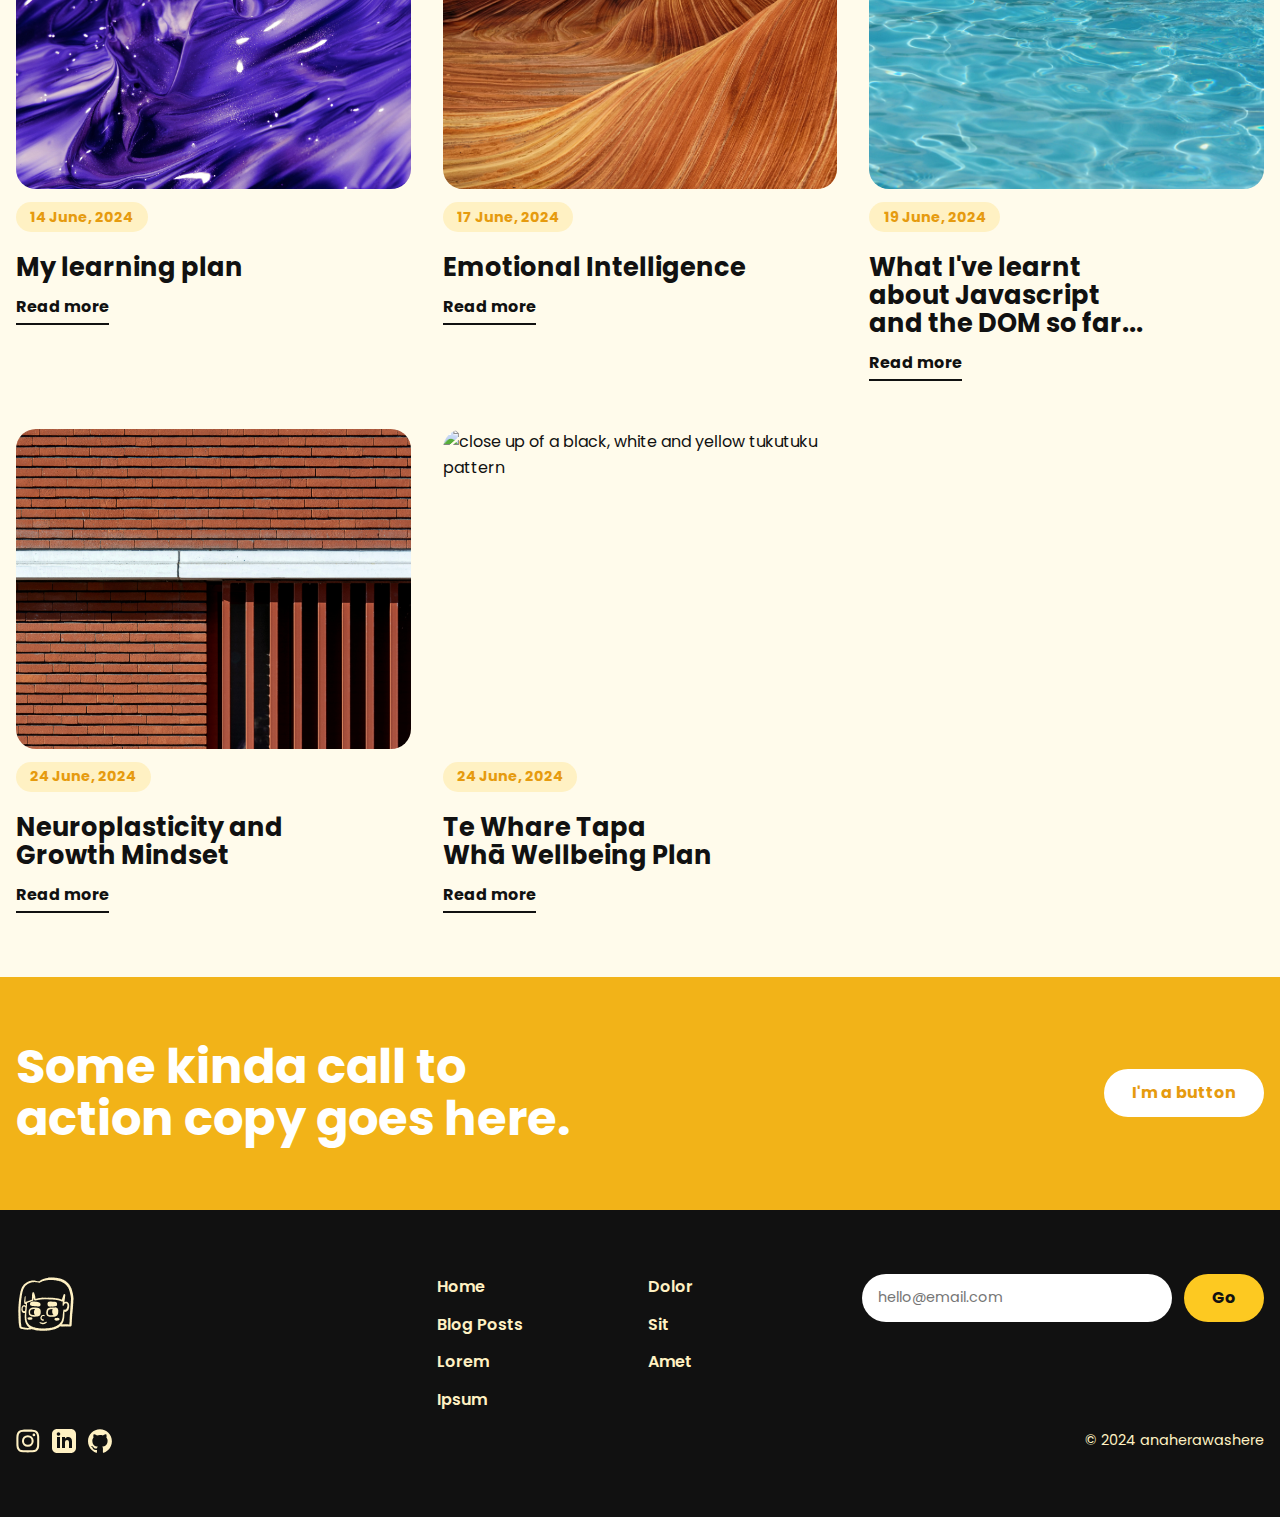
==== commit a5d5ad95: "Update te whare tapa wha image across website" ====
--- a/index.html
+++ b/index.html
@@ -277,8 +277,8 @@
                     <div class="flow" style="--flow-spacer: 0.8em">
                       <div class="card__image rounded">
                         <img
-                          src="/images/tukutuku-panel-teara.jpg"
-                          alt="close up of a niho taniwha tukutuku pattern" />
+                          src="/images/tukutuku.png"
+                          alt="close up of a black, white and yellow tukutuku pattern" />
                       </div>
                       <div class="blog-preview__title">
                         <h6 class="fs-300 text-primaryDarker fw-bold ff-pill">
--- a/styles/main.css
+++ b/styles/main.css
@@ -813,7 +813,13 @@
 }
 
 .blog__image img {
+  width: 100%;
   object-fit: cover;
+}
+
+.image-source {
+  text-align: center;
+  margin-top: var(--size-300);
 }
 
 .code-snippet {
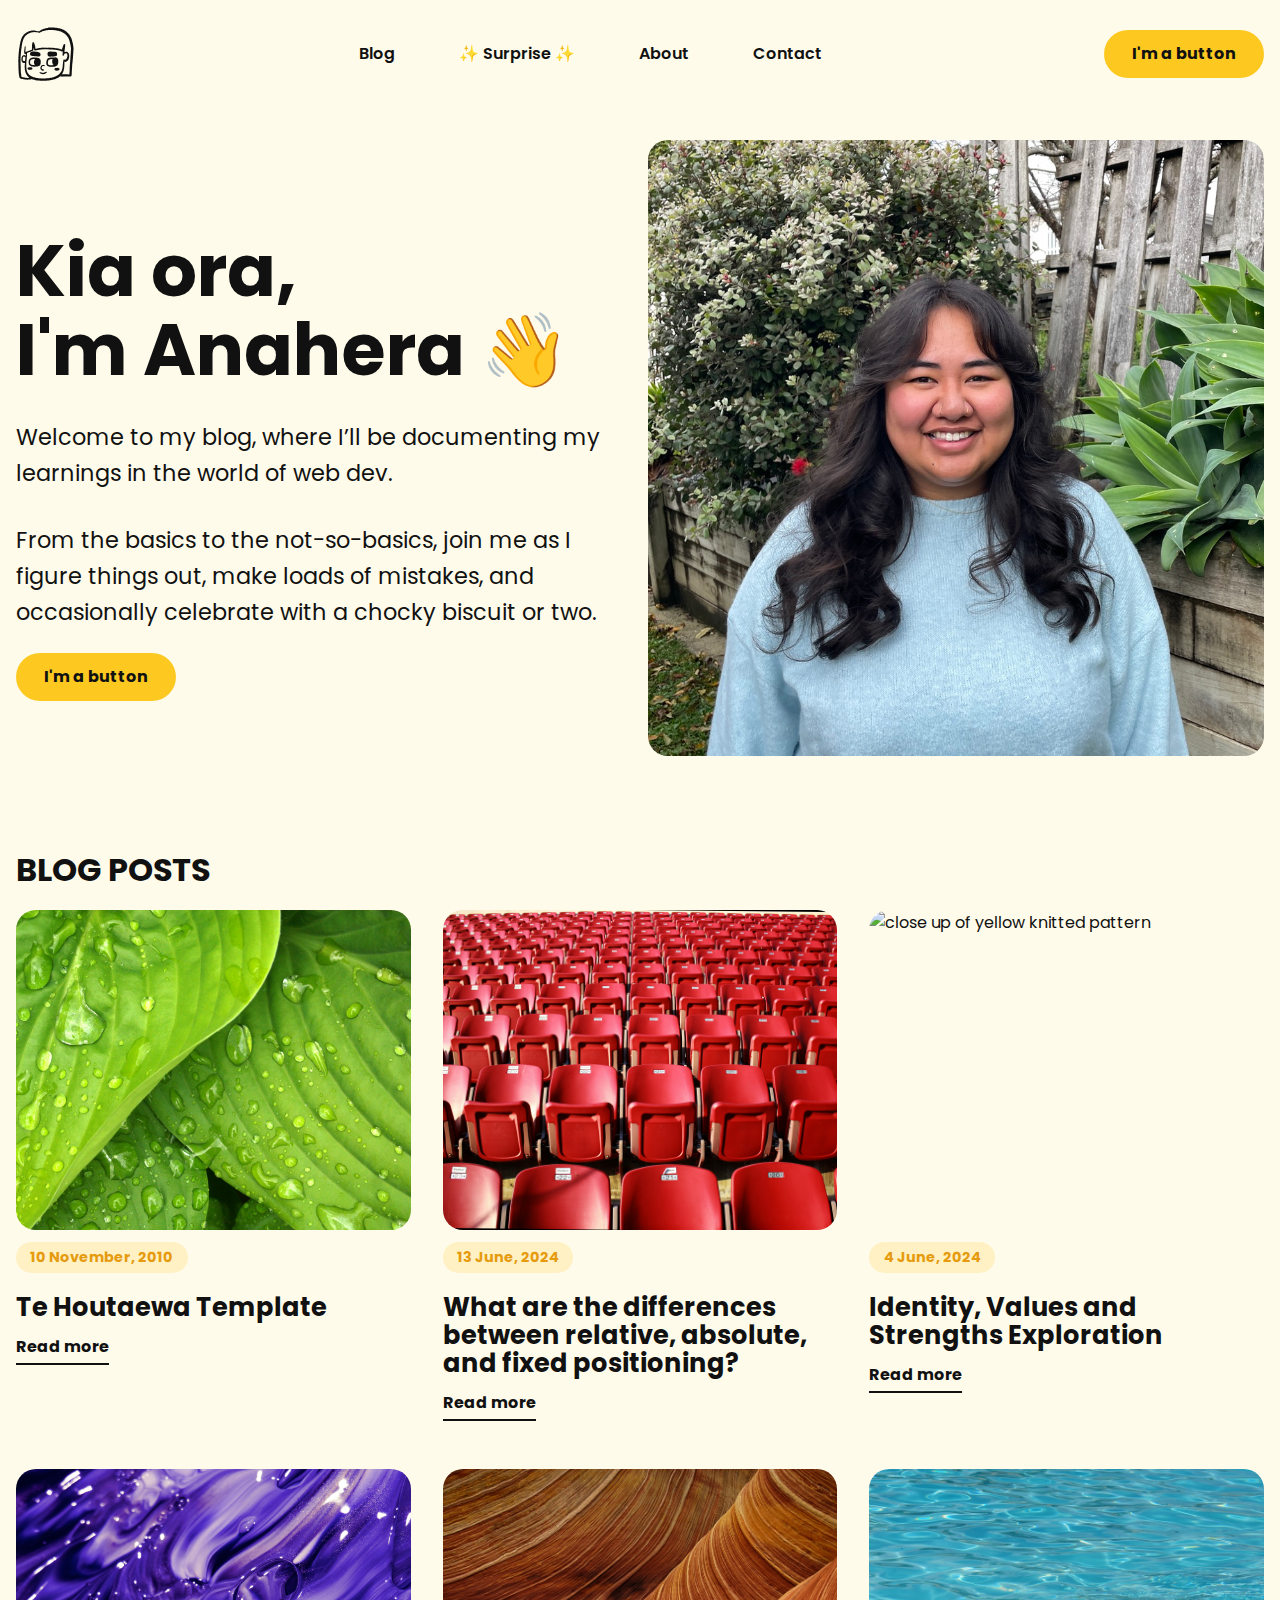
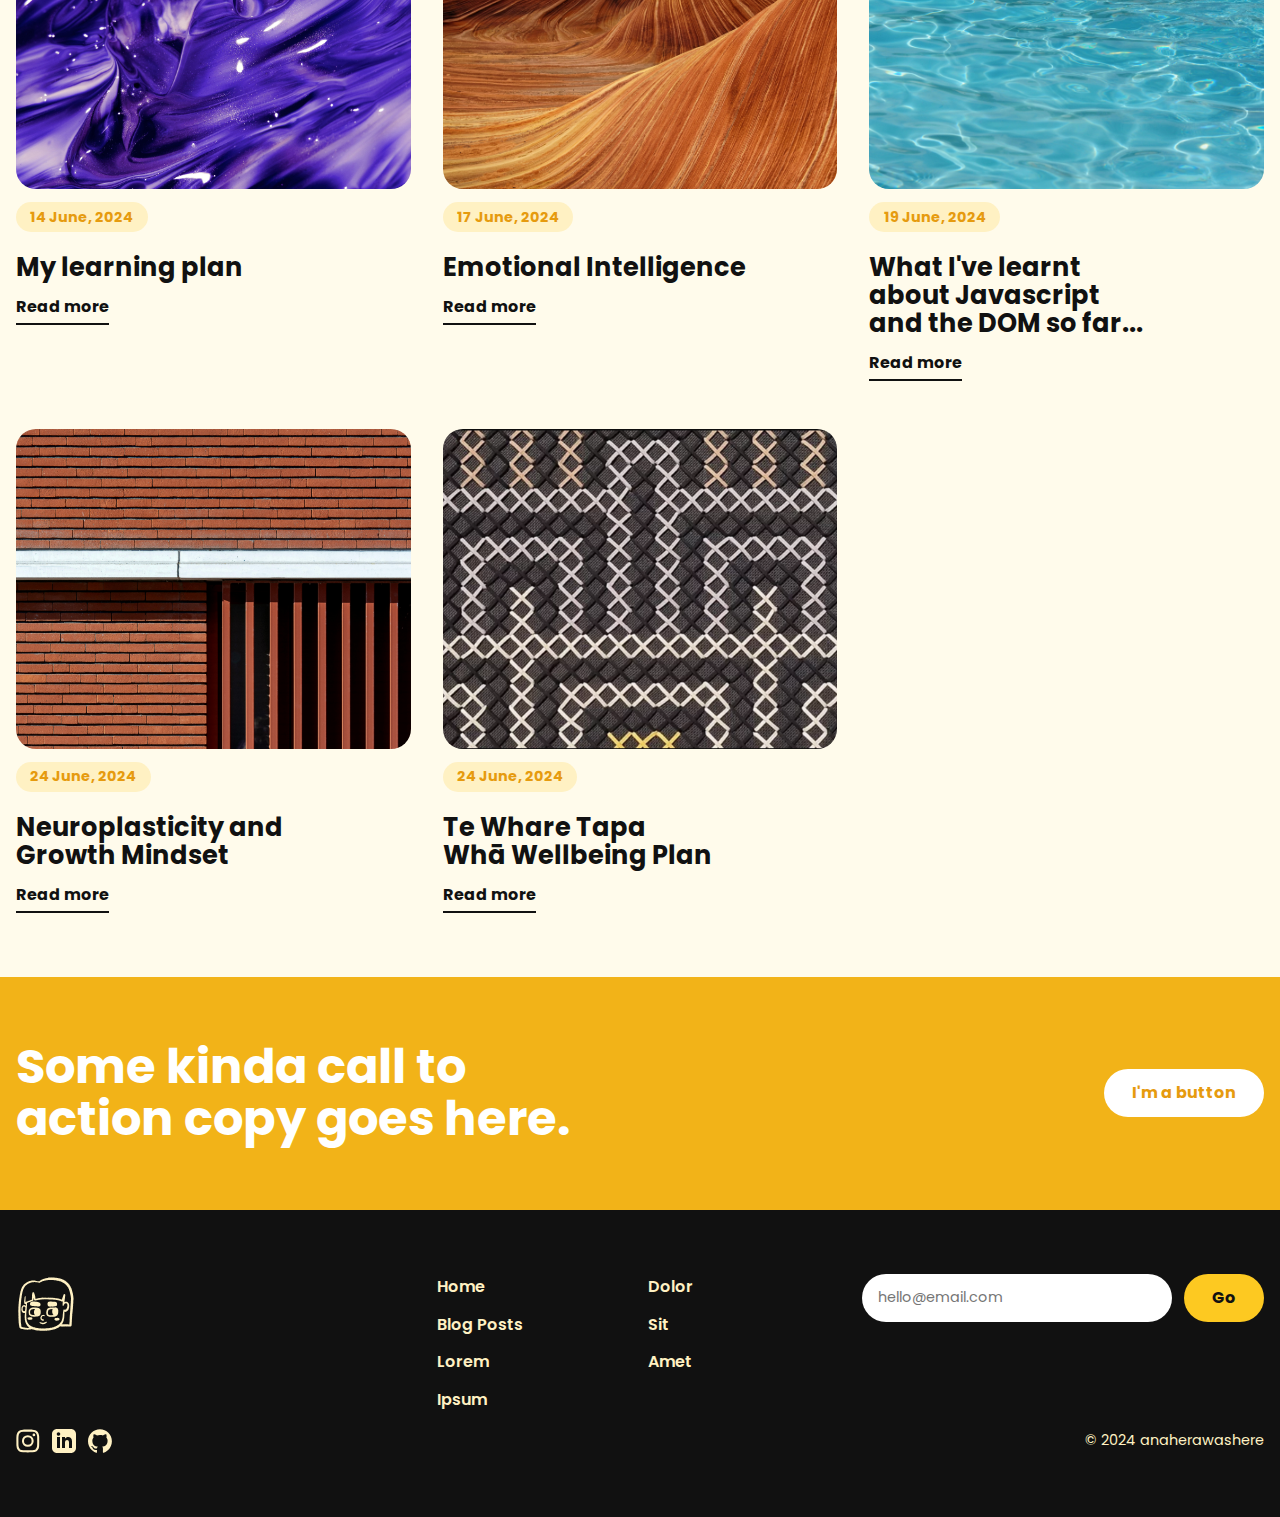
==== commit 3fd6b19a: "Add structure to new pages and update nav links" ====
--- a/index.html
+++ b/index.html
@@ -37,8 +37,8 @@
           <nav class="primary-navigation" id="primary-navigation">
             <ul aria-label="Primary" role="list" class="nav-list flex">
               <li><a href="/index.html#blog-posts">Blog</a></li>
-              <li><a href="#">✨ Surprise ✨</a></li>
-              <li><a href="#">About</a></li>
+              <li><a href="/surprise.html">✨ Surprise ✨</a></li>
+              <li><a href="/about.html">About</a></li>
               <li><a href="#">Contact</a></li>
             </ul>
           </nav>
--- a/styles/main.css
+++ b/styles/main.css
@@ -888,3 +888,64 @@
   bottom: 0;
   right: 0;
 }
+
+/* SPRINT 4 TABLE */
+
+table {
+  width: 100%;
+  border-radius: var(--corners-sharp);
+  border-collapse: collapse;
+  box-shadow: var(--shadow);
+  background: var(--color-primaryLighter);
+  border: 1px solid var(--color-primaryLight);
+  border-bottom: 3px solid var(--color-primaryDark);
+}
+
+caption,
+th,
+td {
+  padding: var(--size-200);
+}
+
+caption,
+th {
+  text-align: left;
+}
+
+th {
+  background-color: var(--color-primaryDark);
+  color: var(--color-white);
+}
+
+th,
+td {  
+  border: 1px solid var(--color-primaryLight);
+  text-wrap: pretty;
+}
+
+tr:nth-of-type(2n) {
+  background: var(--color-primarySuperLight);
+}
+
+@media (max-width: 50em) {
+  th {
+    display: none;
+  }
+
+  tr,
+  td {
+    margin: 0;
+  }
+
+  td {
+    display: block;
+    padding: 0.5rem 1rem;
+    border: 0;
+  }
+
+  td::before {
+    content: attr(data-cell) ": ";
+    font-weight: var(--fw-semibold);
+    text-transform: capitalize;
+  }
+}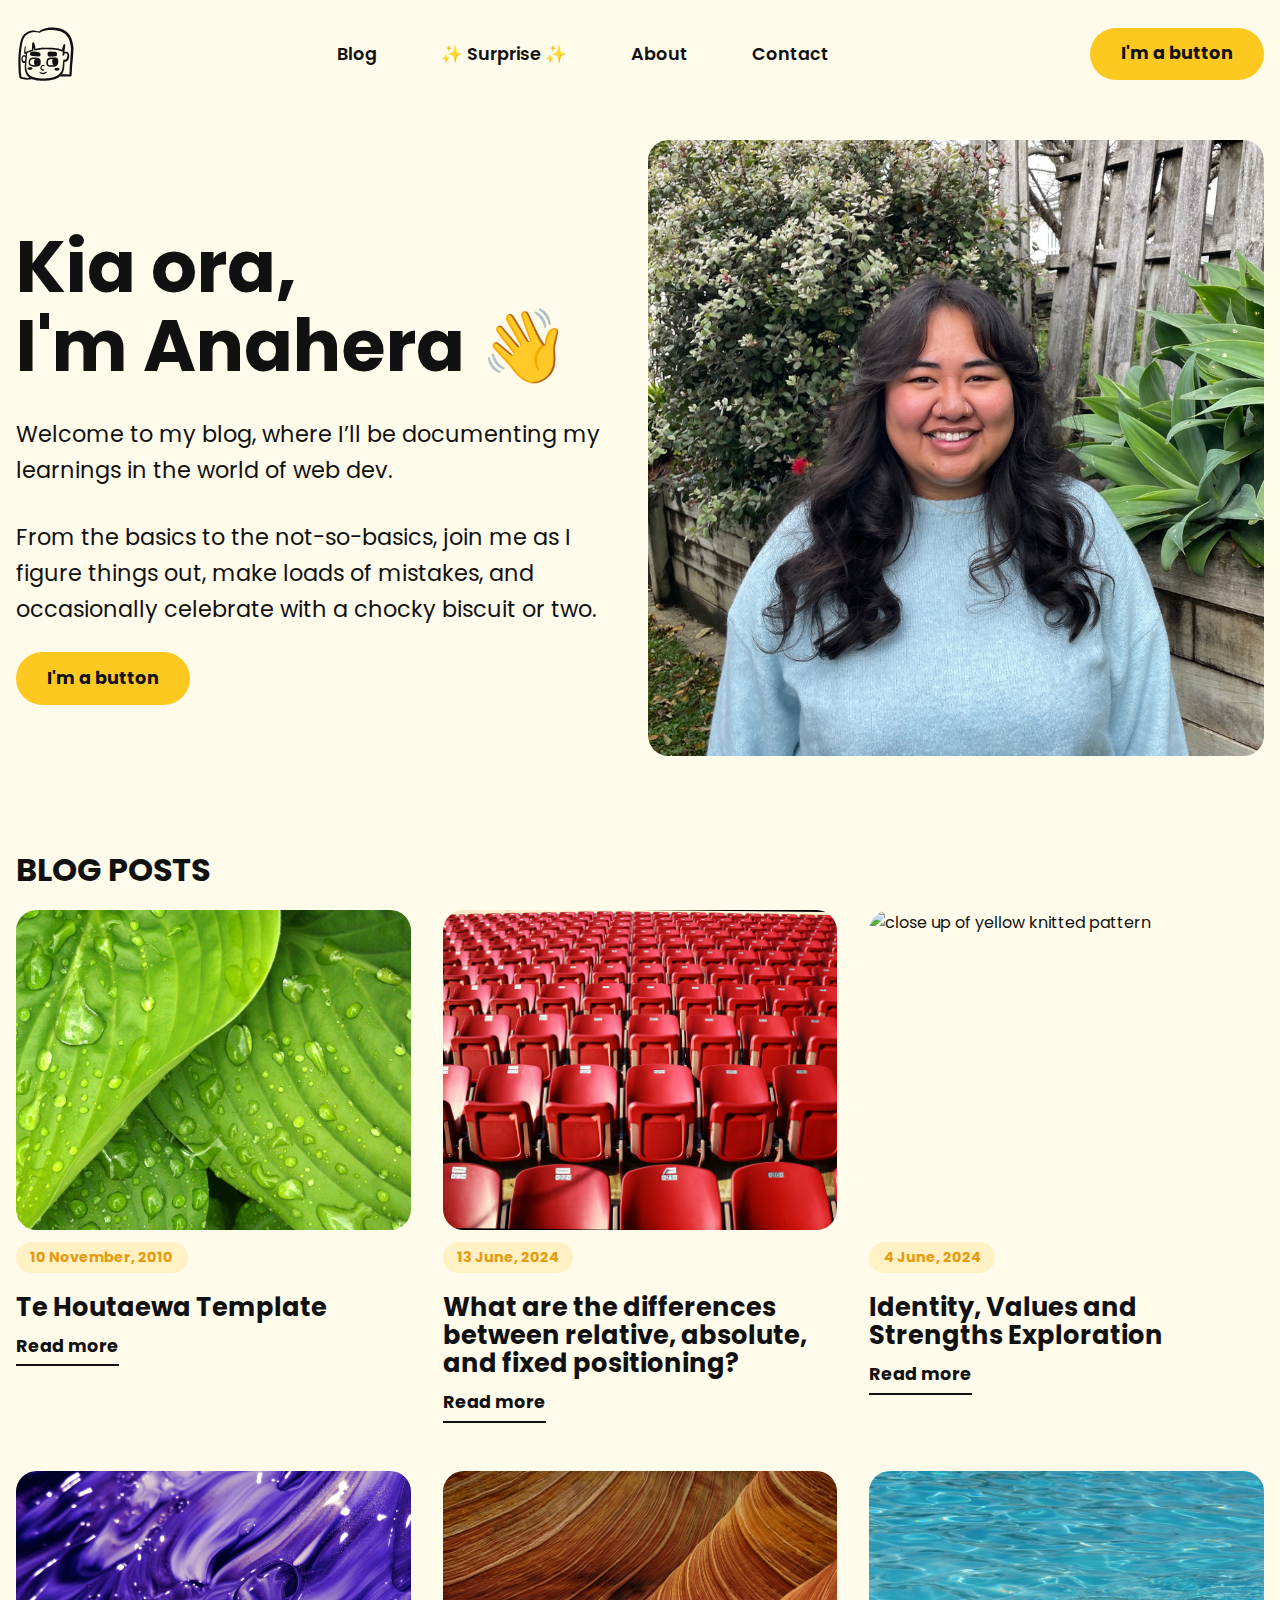
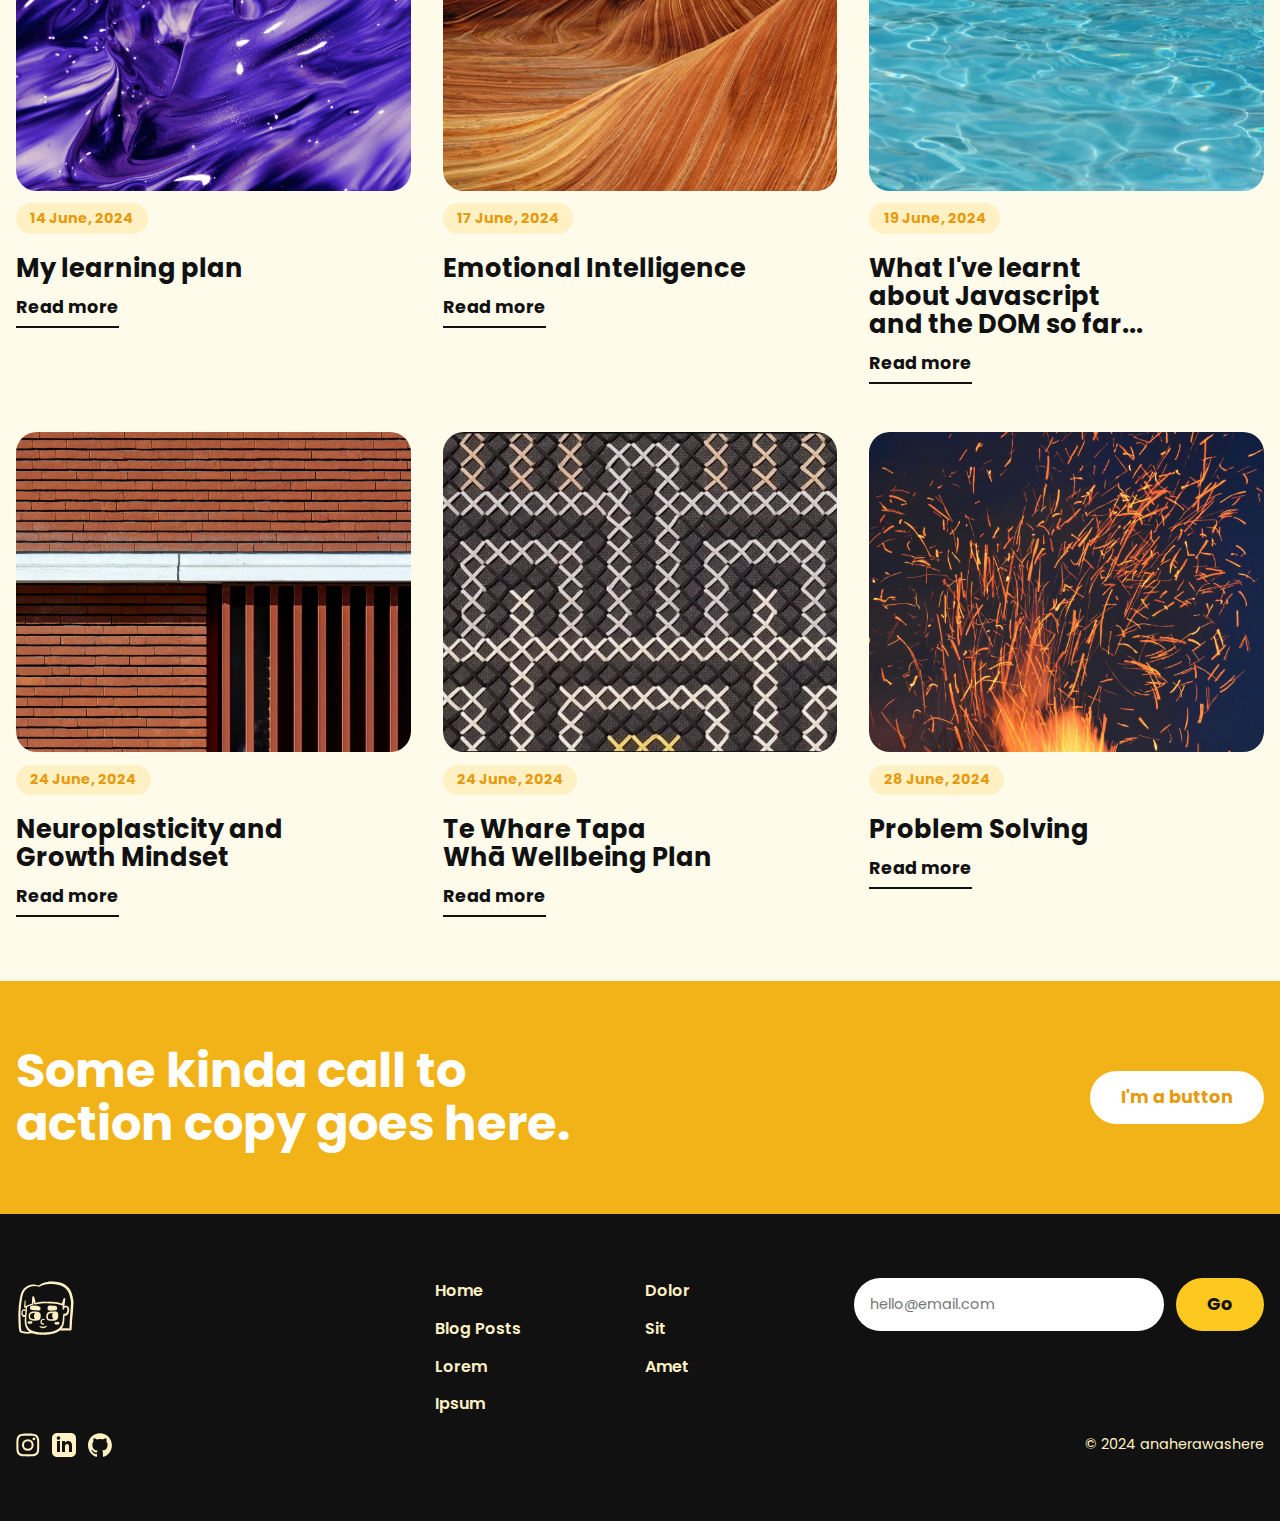
==== commit 89343bac: "Add problem solving card to homepage" ====
--- a/index.html
+++ b/index.html
@@ -299,6 +299,33 @@
                   </a>
                 </li>
 
+                <li class="card">
+                  <a href="/blog/problem-solving.html">
+                    <div class="flow" style="--flow-spacer: 0.8em">
+                      <div class="card__image rounded">
+                        <img
+                          src="/images/pexels-pixabay-fire.jpg"
+                          alt="flames in the night sky" />
+                      </div>
+                      <div class="blog-preview__title">
+                        <h6 class="fs-300 text-primaryDarker fw-bold ff-pill">
+                          28 June, 2024
+                        </h6>
+                        <h4 class="fs-550 fw-bold">
+                          Problem Solving
+                        </h4>
+                        <div>
+                          <a href="/blog/problem-solving.html">
+                            <button class="button button--underlined">
+                              Read more
+                            </button>
+                          </a>
+                        </div>
+                      </div>
+                    </div>
+                  </a>
+                </li>
+
               </ul>
             </div>
           </div>
--- a/styles/main.css
+++ b/styles/main.css
@@ -1,4 +1,6 @@
+/* CUSTOM VARIABLES */
 :root {
+  /* Colors */
   --color-black: #111;
   --color-white: #fff;
   --color-primarySuperDark: #e17e14;
@@ -11,18 +13,22 @@
   --color-grey: #666;
   --color-lightgrey: #f5f5f5;
 
+  /* Icons */
   --icon-clr-header: var(--color-black);
   --icon-clr-footer: var(--color-primaryLighter);
   --icon-clr-primary: var(--color-primary);
 
+  /* Fonts */
   --ff-primary: 'Poppins', sans-serif;
   --ff-body: var(--ff-primary);
   --ff-heading: var(--ff-primary);
 
+  /* Font Weights */
   --fw-regular: 400;
   --fw-bold: 700;
   --fw-semibold: 600;
 
+  /* Font Sizes */
   --fs-300: 0.8rem;
   --fs-400: 1rem;
   --fs-500: 1.4rem;
@@ -32,12 +38,14 @@
   --fs-750: 2.5rem;
   --fs-800: 2.8rem;
 
+  /* Specific Font Sizes */
   --fs-body: var(--fs-400);
   --fs-primary-heading: var(--fs-800);
   --fs-secondary-heading: var(--fs-700);
   --fs-nav: var(--fs-400);
   --fs-button: var(--fs-400);
 
+  /* Sizes */
   --size-200: 0.5rem;
   --size-300: 0.75rem;
   --size-400: 1rem;
@@ -47,21 +55,25 @@
   --size-800: 4rem;
   --size-900: 5rem;
 
+  /* Spacing */
   --ff-indent: 18px;
-
   --row-spacing: 2rem 0;
-
-  --corners: 20px;
+  --flow-margin: 1.4em;
+
+  /* Border radius */
+  --corners: 1.3em;
   --corners-sharp: 4px;
-  --gutter: 72px;
-
+
+  /* Shadows */
+  --shadow: rgba(100, 100, 111, 0.2) 0px 7px 29px 0px;
   --shadow-images: rgba(50, 50, 93, 0.25) 0px 30px 60px -12px,
     rgba(0, 0, 0, 0.3) 0px 18px 36px -18px;
-  --shadow: rgba(100, 100, 111, 0.2) 0px 7px 29px 0px;
-
-  --flow-margin: 1.4em;
-}
-
+
+  /* Page background colour */
+  background: var(--color-primarySuperLight);  
+}
+
+/* RESPONSIVE FONT SIZES */
 @media (min-width: 50em) {
   :root {
     --fs-300: 0.9rem;
@@ -70,12 +82,10 @@
     --fs-700: 3rem;
     --fs-750: 3.5rem;
     --fs-800: 4.5rem;
-
-    --fs-body: ;
-    --fs-nav: ;
-    --fs-button: ;
-  }
-}
+  }
+}
+
+/* CSS REFRESH */
 
 /* Box sizing rules */
 *,
@@ -161,23 +171,15 @@
 }
 
 /* GENERAL STYLING */
-
 body {
   font-size: var(--ff-body);
   font-family: var(--ff-primary);
   color: var(--color-black);
-
-  /* margin: 0 15px; */
   padding-bottom: 2em;
   line-height: 1.6;
 }
 
-main {
-  background: var(--color-primarySuperLight);
-}
-
 /* FLEXBOX */
-
 .flex {
   display: flex;
 }
@@ -190,8 +192,21 @@
   justify-content: space-between;
 }
 
+.vertical-align-center {
+  align-items: center;
+}
+
+.justify-self-end {
+  justify-self: center;
+}
+
+@media (min-width: 50em) {
+  .justify-self-end {
+    justify-self: end;
+  }
+}
+
 /* BUTTONS */
-
 .button {
   cursor: pointer;
   text-decoration: none;
@@ -243,7 +258,6 @@
 }
 
 /* NAVIGATION */
-
 .primary-header {
   padding: var(--size-500) 0;
 }
@@ -270,7 +284,6 @@
 @media (max-width: 50em) {
   .primary-navigation {
     display: none;
-
     position: fixed;
     padding: var(--size-600);
     inset: 7rem var(--size-400) auto;
@@ -317,20 +330,10 @@
   }
 }
 
+/* SPRITES */
 .image__logo {
   width: 4rem;
 }
-
-/* HEADER SPRITES */
-/* .header-icon {
-  
-  aspect-ratio: 1;
-  fill: var(--icon-clr-header);
-}
-
-.primary-header a:where(:hover, :focus) .header-icon {
-  fill: var(--icon-clr-primary);
-} */
 
 .header-logo {
   width: 60px;
@@ -361,6 +364,31 @@
 
 .footer__socials {
   grid-row: 4;
+}
+
+.primary-footer form {
+  display: flex;
+  gap: var(--size-300);
+}
+
+.primary-footer input {
+  border-radius: 100vw;
+  border: 0;
+  padding: var(--size-300) var(--size-400);
+}
+
+.footer-nav {
+  columns: 2;
+  column-gap: clamp();
+}
+
+.footer-nav a {
+  text-decoration: none;
+  font-weight: var(--fw-semibold);
+}
+
+.footer-nav a:where(:hover, :focus) {
+  color: var(--color-primary);
 }
 
 @media (max-width: 49em) {
@@ -402,33 +430,6 @@
   }
 }
 
-.primary-footer form {
-  display: flex;
-  gap: var(--size-300);
-}
-
-.primary-footer input {
-  border-radius: 100vw;
-  border: 0;
-  padding: var(--size-300) var(--size-400);
-}
-
-/* FOOTER NAVIGATION */
-
-.footer-nav {
-  columns: 2;
-  column-gap: clamp();
-}
-
-.footer-nav a {
-  text-decoration: none;
-  font-weight: var(--fw-semibold);
-}
-
-.footer-nav a:where(:hover, :focus) {
-  color: var(--color-primary);
-}
-
 /* SOCIAL LIST */
 
 .social-list {
@@ -459,6 +460,7 @@
 
 /* UTILITIES */
 
+/* Visually Hidden */
 .visually-hidden {
   position: absolute;
   width: 1px;
@@ -471,6 +473,7 @@
   border: 0;
 }
 
+/* Container */
 .container {
   --maxwidth: 80rem;
   --padding: 1rem;
@@ -479,7 +482,20 @@
   margin-inline: auto;
 }
 
-.even-columns {
+.row-small {
+  max-width: 90em;
+}
+
+@media (min-width: 50em) {
+  .row-small {
+    max-width: 60em;
+    margin-inline: auto;
+  }
+}
+
+/* Grid Layouts */
+.even-columns,
+.sml-big-columns {
   display: grid;
   gap: 1rem;
 }
@@ -489,36 +505,13 @@
     grid-auto-flow: column;
     grid-auto-columns: 1fr;
   }
-}
-
-.left-mb-center {
-  text-align: center;
-}
-
-@media (min-width: 50em) {
-  .left-mb-center {
-    text-align: left;
-  }
-}
-
-.vertical-align-center {
-  align-items: center;
-}
-
-.justify-self-end {
-  justify-self: center;
-}
-
-@media (min-width: 50em) {
-  .justify-self-end {
-    justify-self: end;
-  }
-}
-
-:where(.flow :not(:first-child)) {
-  margin-top: var(--flow-spacer, var(--flow-margin));
-}
-
+
+  .sml-big-columns {
+    grid-template-columns: 1fr 6fr;
+  }
+}
+
+/* Responsive Display */
 .mbl--hide {
   display: none;
 }
@@ -529,30 +522,68 @@
   }
 }
 
+@media (max-width: 50em) {
+  .move-ontop {
+    order: -1;
+  }
+}
+
+/* Row padding */
+.padding-block-600 {
+  padding-block: var(--size-600);
+}
+.padding-block-800 {
+  padding-block: var(--size-800);
+}
+
+@media (max-width: 50em) {
+  .padding-block-800 {
+    padding-block: var(--size-600);
+  }
+}
+
+/* Flow margins */
+:where(.flow :not(:first-child)) {
+  margin-top: var(--flow-spacer, var(--flow-margin));
+}
+
+.add-flow {
+  margin-top: var(--flow-spacer, var(--flow-margin));
+}
+
+/* Text colours */
 .text-black {
   color: var(--color-black);
 }
+
 .text-white {
   color: var(--color-white);
 }
+
 .text-primarySuperDark {
   color: var(--color-primarySuperDark);
 }
+
 .text-primaryDarker {
   color: var(--color-primaryDarker);
 }
+
 .text-primaryDark {
   color: var(--color-primaryDark);
 }
+
 .text-primary {
   color: var(--color-primary);
 }
+
 .text-primaryLight {
   color: var(--color-primaryLight);
 }
+
 .text-primaryLighter {
   color: var(--color-primaryLighter);
 }
+
 .text-primarySuperLight {
   color: var(--color-primarySuperLight);
 }
@@ -560,51 +591,70 @@
 .text-grey-400 {
   color: var(--color-grey);
 }
+
 .text-grey-100 {
   color: var(--color-lightgrey);
 }
 
+/* Background colours */
 .bg-black {
   background-color: var(--color-black);
 }
+
 .bg-primarySuperDark {
   background-color: var(--color-primarySuperDark);
 }
+
 .bg-primaryDarker {
   background-color: var(--color-primaryDarker);
 }
+
 .bg-primaryDark {
   background-color: var(--color-primaryDark);
 }
+
 .bg-primary {
   background-color: var(--color-primary);
 }
+
 .bg-primaryLight {
   background-color: var(--color-primaryLight);
 }
+
 .bg-primaryLighter {
   background-color: var(--color-primaryLighter);
 }
+
 .bg-primarySuperLight {
   background-color: var(--color-primarySuperLight);
 }
+
 .bg-secondary {
   background-color: var(--color-grey);
 }
+
 .bg-secondaryLighter {
   background-color: var(--color-lightgrey);
 }
 
+/* Font weights */
 .fw-bold {
   font-weight: var(--fw-bold);
 }
+
 .fw-semibold {
   font-weight: var(--fw-semibold);
 }
+
 .fw-regular {
   font-weight: var(--fw-regular);
 }
 
+strong {
+  font-weight: var(--fw-semibold);
+}
+
+/* Font sizes */
 .fs-primary-heading {
   font-size: var(--fs-primary-heading);
   line-height: 1.1;
@@ -618,35 +668,36 @@
 .fs-300 {
   font-size: var(--fs-300);
 }
+
 .fs-400 {
   font-size: var(--fs-400);
 }
+
 .fs-500 {
   font-size: var(--fs-500);
 }
+
 .fs-550 {
   font-size: var(--fs-550);
 }
+
 .fs-600 {
   font-size: var(--fs-600);
 }
+
 .fs-700 {
   font-size: var(--fs-700);
 }
+
 .fs-750 {
   font-size: var(--fs-750);
 }
+
 .fs-800 {
   font-size: var(--fs-800);
 }
 
-strong {
-  font-weight: var(--fw-semibold);
-}
-
-.ff-decor:before {
-  content: '> ';
-}
+/* Font styling */
 .ff-upper {
   text-transform: uppercase;
 }
@@ -658,51 +709,32 @@
   border-radius: 100vmax;
 }
 
-.row-small {
-  max-width: 90em;
+/* Text Alignment */
+.left-mb-center {
+  text-align: center;
 }
 
 @media (min-width: 50em) {
-  .row-small {
-    max-width: 60em;
-    margin-inline: auto;
-  }
-}
-
-.padding-block-600 {
-  padding-block: var(--size-600);
-}
-.padding-block-800 {
-  padding-block: var(--size-800);
-}
-
-@media (max-width: 50em) {
-  .padding-block-800 {
-    padding-block: var(--size-600);
-  }
-}
-
-.add-flow {
-  margin-top: var(--flow-spacer, var(--flow-margin));
-}
-
+  .left-mb-center {
+    text-align: left;
+  }
+}
+
+/* Border radius */
+.rounded {
+  border-radius: var(--corners);
+}
+.sharp {
+  border-radius: var(--corners-sharp);
+}
+
+/* Other */
 .sticky {
   position: sticky;
   top: 20px;
 }
 
-@media (max-width: 50em) {
-  .move-ontop {
-    order: -1;
-  }
-}
-
-.rounded {
-  border-radius: var(--corners);
-}
-.sharp {
-  border-radius: var(--corners-sharp);
-}
+/* UTILITIES END */
 
 /* CARDS */
 
@@ -948,4 +980,39 @@
     font-weight: var(--fw-semibold);
     text-transform: capitalize;
   }
+}
+
+/* ABOUT PAGE */
+
+.border-red {
+  border: 2px solid red;
+}
+
+.big-sml-images {
+  position: relative;
+  margin-bottom: 2.5em;
+}
+
+.big-sml-images img:first-child {
+  width: 56%;
+}
+
+.big-sml-images img:nth-child(2) {
+  width: 40%;
+  position: absolute;
+  bottom: -3em;
+  right: 0;
+}
+
+@media (min-width: 50em) {
+  .big-sml-images img:first-child {
+    width: 63%;
+  }
+
+  .big-sml-images img:nth-child(2) {
+    width: 33%;
+    position: absolute;
+    bottom: -5em;
+    right: 0;
+  }
 }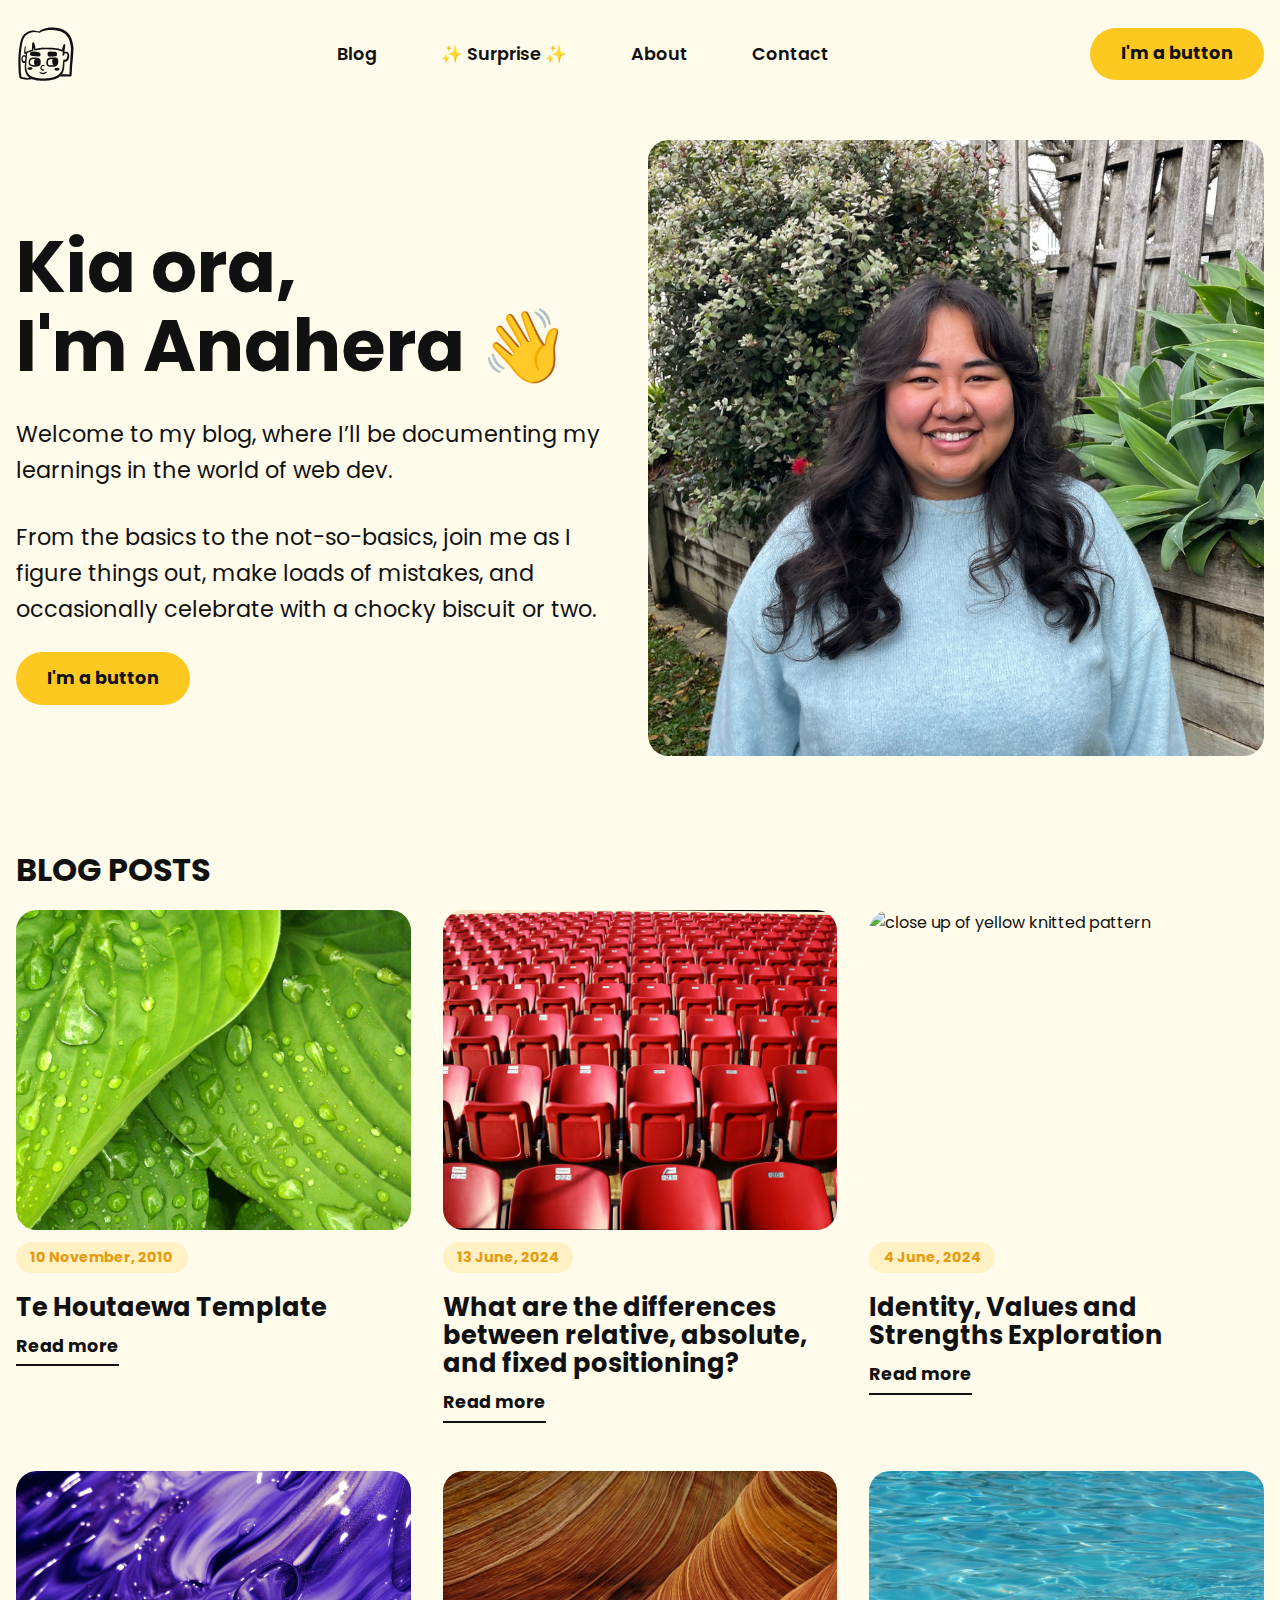
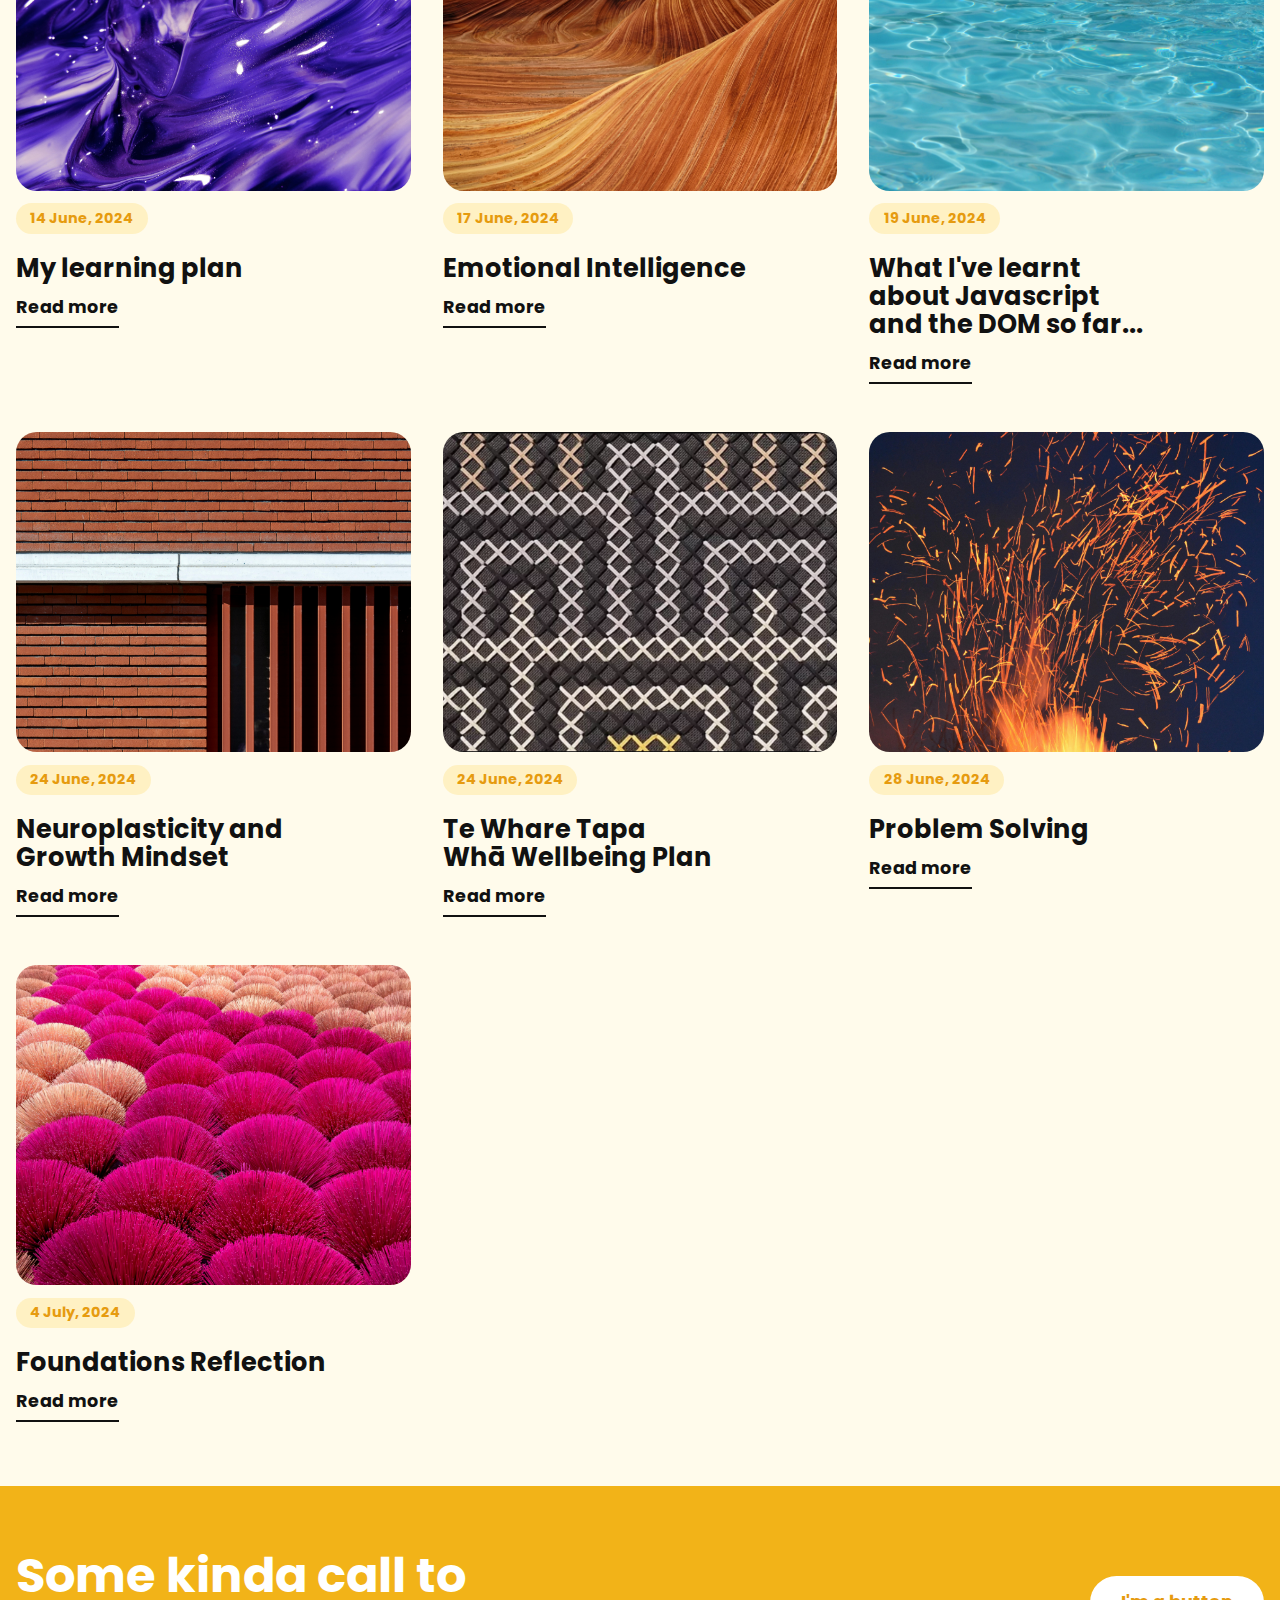
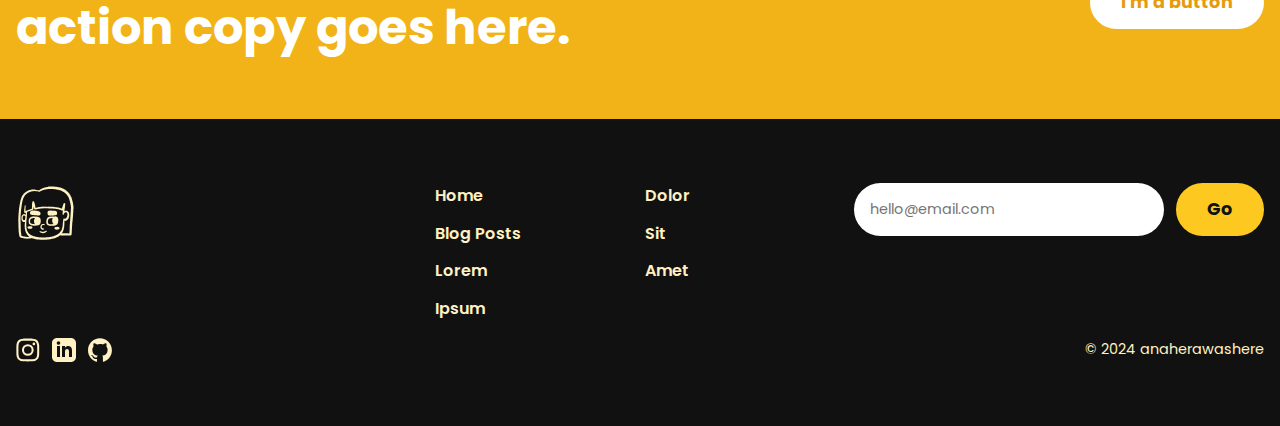
==== commit cd373645: "Add foundations reflections card to homepage:" ====
--- a/index.html
+++ b/index.html
@@ -326,6 +326,33 @@
                   </a>
                 </li>
 
+                <li class="card">
+                  <a href="/blog/foundations-reflection.html">
+                    <div class="flow" style="--flow-spacer: 0.8em">
+                      <div class="card__image rounded">
+                        <img
+                          src="/images/pexels-quang-nguyen-vinh-pink.jpg"
+                          alt="rows and rows of spiky bushes in hot pink and blush" />
+                      </div>
+                      <div class="blog-preview__title">
+                        <h6 class="fs-300 text-primaryDarker fw-bold ff-pill">
+                          4 July, 2024
+                        </h6>
+                        <h4 class="fs-550 fw-bold">
+                          Foundations Reflection
+                        </h4>
+                        <div>
+                          <a href="/blog/foundations-reflection.html">
+                            <button class="button button--underlined">
+                              Read more
+                            </button>
+                          </a>
+                        </div>
+                      </div>
+                    </div>
+                  </a>
+                </li>
+
               </ul>
             </div>
           </div>
--- a/styles/main.css
+++ b/styles/main.css
@@ -188,9 +188,7 @@
   align-items: center;
 }
 
-.jc--sb {
-  justify-content: space-between;
-}
+.jc--sb { justify-content: space-between; }
 
 .vertical-align-center {
   align-items: center;
@@ -697,6 +695,12 @@
   font-size: var(--fs-800);
 }
 
+@media (min-width: 50em) {
+  .desktop-fs-550 {
+    font-size: var(--fs-550);
+  }
+}
+
 /* Font styling */
 .ff-upper {
   text-transform: uppercase;
@@ -710,6 +714,10 @@
 }
 
 /* Text Alignment */
+.center-mb-left {
+  text-align: left;
+}
+
 .left-mb-center {
   text-align: center;
 }
@@ -717,6 +725,10 @@
 @media (min-width: 50em) {
   .left-mb-center {
     text-align: left;
+  }
+
+  .center-mb-left {
+    text-align: center;
   }
 }
 
@@ -959,6 +971,14 @@
   background: var(--color-primarySuperLight);
 }
 
+.blog-body [role="list"] {
+  padding-left: 0;
+}
+
+.blog-body [role="list"] > li {
+  display: inline-block;
+}
+
 @media (max-width: 50em) {
   th {
     display: none;
@@ -1015,4 +1035,15 @@
     bottom: -5em;
     right: 0;
   }
+}
+
+/* GALLERY */
+
+.gallery {
+  gap: var(--size-300);
+}
+
+.gallery__item {
+  width: 25%;
+  height: auto;
 }